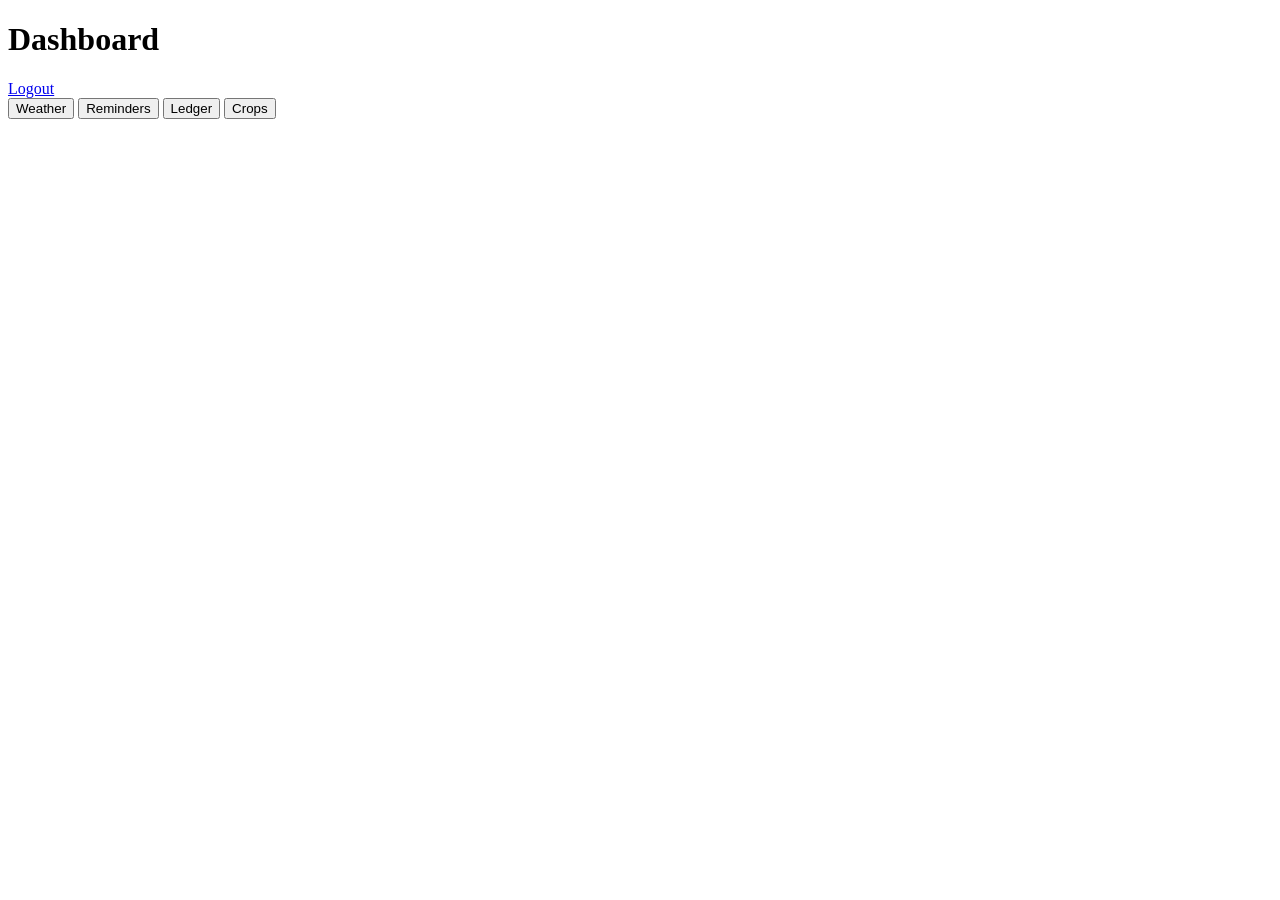
==== pages/index.html @ 84a1c950 "Run1" ====
<!DOCTYPE html>
<html lang="en">
<head>
    <meta charset="UTF-8">
    <meta name="viewport" content="width=device-width, initial-scale=1.0">
    <title>Dashboard - AWAS</title>
    <link rel="stylesheet" href="css\style.css">
    <link rel="preconnect" href="https://fonts.googleapis.com">
    <link rel="preconnect" href="https://fonts.gstatic.com" crossorigin>
    <link href="https://fonts.googleapis.com/css2?family=Poppins:wght@400;600;700&display=swap" rel="stylesheet">
</head>
<body>
    <div class="app-container">
        
        <header class="app-header">
            <h1 id="page-title">Dashboard</h1>
            <a href="#" id="logout-btn" class="logout-btn">Logout</a>
        </header>
        
        <main id="app-content" class="app-content">
            </main>
        
        <nav class="app-nav">
            <button class="nav-btn" data-page="weather">
                <span>Weather</span>
            </button>
            <button class="nav-btn" data-page="reminders">
                <span>Reminders</span>
            </button>
            <button class="nav-btn" data-page="ledger">
                <span>Ledger</span>
            </button>
            <button class="nav-btn" data-page="crops">
                <span>Crops</span>
            </button>
        </nav>
    </div>

    <template id="template-loading">
        <div class="loading-spinner"></div>
    </template>
    
    <template id="template-error">
        <p class="error-full-page"></p>
    </template>
    
    <template id="template-weather">
        <div class="page-content">
            <button id="fetch-weather-btn" class="btn">Refresh Local Weather</button>
            <div id="weather-output"></div>
        </div>
    </template>
    
    <template id="template-reminders">
        <div class="page-content">
            <form id="reminder-form" class="form-row">
                <input type="text" id="reminder-text" placeholder="Add new reminder..." required>
                <button type="submit" class="btn-small">+</button>
            </form>
            <div id="reminder-list" class="item-list"></div>
        </div>
    </template>
    
    <template id="template-ledger">
        <div class="page-content">
            <div id="profit-chart-container">
                <h3>Profit Per Crop</h3>
                <div id="profit-chart"></div>
            </div>
            
            <form id="ledger-form" class="form-card">
                <h3>Add New Entry</h3>
                <div class="form-group">
                    <label for="ledger-crop">Crop Name</label>
                    <input type="text" id="ledger-crop" required>
                </div>
                <div class="form-row">
                    <div class="form-group">
                        <label for="ledger-revenue">Revenue (RM)</label>
                        <input type="number" id="ledger-revenue" step="0.01" value="0.00" required>
                    </div>
                    <div class="form-group">
                        <label for="ledger-cost">Cost (RM)</label>
                        <input type="number" id="ledger-cost" step="0.01" value="0.00" required>
                    </div>
                </div>
                <div class="form-group">
                    <label for="ledger-date">Date</label>
                    <input type="date" id="ledger-date" required>
                </div>
                <button type="submit" class="btn">Save Entry</button>
            </form>
            
            <h3 class="list-header">All Entries</h3>
            <div id="ledger-list" class="item-list"></div>
        </div>
    </template>

    <template id="template-crops">
        <div class="page-content" id="crop-list">
            </div>
    </template>
    
    <template id="template-crop-detail">
        <div class="page-content">
            <button class="btn-back" data-page="crops">&larr; Back to Crops</button>
            <div class="crop-detail-card">
                <img id="crop-image" src="" alt="Crop Image" class="crop-detail-image">
                <h2 id="crop-name"></h2>
                <p><strong>Best Season:</strong> <span id="crop-season"></span></p>
                <p><strong>Watering:</strong> <span id="crop-watering"></span></p>
                
                <div class="card-inset">
                    <h3>Economics</h3>
                    <p>Avg. Cost: RM <span id="crop-cost"></span></p>
                    <p>Avg. Revenue: RM <span id="crop-revenue"></span></p>
                    <p>Profit Margin: <span id="crop-profit"></span>%</p>
                </div>
                
                <div class="card-inset">
                    <h3>Common Diseases</h3>
                    <ul id="crop-diseases"></ul>
                </div>
            </div>
        </div>
    </template>
    
    <script src="main.js"></script>
</body>
</html>
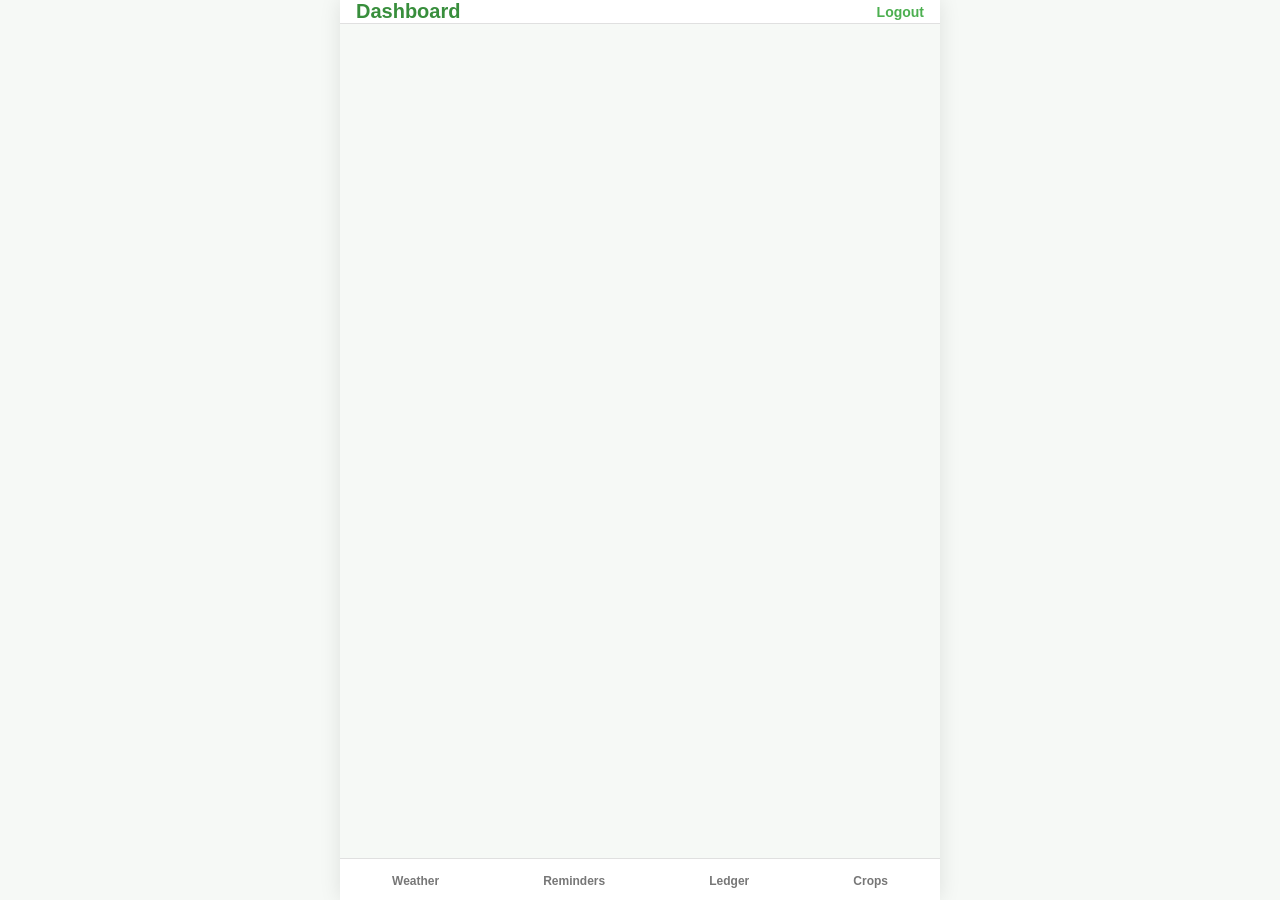
==== commit 6412db69: "Run2" ====
--- a/pages/index.html
+++ b/pages/index.html
@@ -4,7 +4,7 @@
     <meta charset="UTF-8">
     <meta name="viewport" content="width=device-width, initial-scale=1.0">
     <title>Dashboard - AWAS</title>
-    <link rel="stylesheet" href="css\style.css">
+    <link rel="stylesheet" href="../css/style.css">
     <link rel="preconnect" href="https://fonts.googleapis.com">
     <link rel="preconnect" href="https://fonts.gstatic.com" crossorigin>
     <link href="https://fonts.googleapis.com/css2?family=Poppins:wght@400;600;700&display=swap" rel="stylesheet">
--- a/css/style.css
+++ b/css/style.css
@@ -0,0 +1,379 @@
+/* style.css */
+:root {
+    --primary-color: #4CAF50;
+    --primary-dark: #388E3C;
+    --background-color: #F6F9F6;
+    --card-background: #FFFFFF;
+    --text-color: #333;
+    --text-light: #777;
+    --error-color: #D32F2F;
+    --border-color: #E0E0E0;
+    --shadow: 0 4px 12px rgba(0,0,0,0.06);
+    --font-family: 'Poppins', sans-serif;
+    
+    /* Responsive Breakpoints */
+    --mobile: 320px;
+    --tablet: 768px;
+    --desktop: 1024px;
+}
+
+* {
+    box-sizing: border-box;
+    margin: 0;
+    padding: 0;
+}
+
+body {
+    font-family: var(--font-family);
+    background-color: var(--background-color);
+    color: var(--text-color);
+    margin: 0;
+    padding: 0;
+    min-width: 320px;
+}
+
+/* --- Auth Pages (Login/Register) --- */
+.auth-container {
+    display: flex;
+    justify-content: center;
+    align-items: center;
+    min-height: 100vh;
+    padding: 20px;
+    box-sizing: border-box;
+}
+
+.auth-card {
+    background: var(--card-background);
+    border-radius: 12px;
+    box-shadow: var(--shadow);
+    padding: 24px 32px;
+    width: 100%;
+    max-width: 400px;
+}
+
+.auth-card h2 {
+    color: var(--primary-dark);
+    text-align: center;
+    margin-top: 0;
+}
+.auth-card p {
+    color: var(--text-light);
+    text-align: center;
+    margin-bottom: 24px;
+}
+
+.form-group {
+    margin-bottom: 16px;
+}
+.form-group label {
+    display: block;
+    font-weight: 600;
+    margin-bottom: 6px;
+    font-size: 14px;
+}
+.form-group input {
+    width: 100%;
+    padding: 12px;
+    border: 1px solid var(--border-color);
+    border-radius: 10px;
+    box-sizing: border-box;
+    font-family: var(--font-family);
+}
+
+.btn {
+    width: 100%;
+    padding: 14px;
+    background-color: var(--primary-color);
+    color: white;
+    border: none;
+    border-radius: 10px;
+    font-size: 16px;
+    font-weight: 600;
+    cursor: pointer;
+    transition: background-color 0.2s;
+}
+.btn:hover {
+    background-color: var(--primary-dark);
+}
+
+.error {
+    color: var(--error-color);
+    font-size: 14px;
+    text-align: center;
+    min-height: 1.2em;
+    margin-bottom: 10px;
+}
+
+.auth-switch {
+    text-align: center;
+    margin-top: 16px;
+    font-size: 14px;
+}
+.auth-switch a {
+    color: var(--primary-color);
+    text-decoration: none;
+    font-weight: 600;
+}
+
+/* --- Responsive App Dashboard --- */
+.app-container {
+    display: flex;
+    flex-direction: column;
+    height: 100vh;
+    width: 100%;
+    /* This makes it a "mobile web app" on desktop */
+    max-width: 600px; 
+    margin: 0 auto;
+    background: var(--card-background);
+    box-shadow: 0 0 20px rgba(0,0,0,0.1);
+}
+
+.app-header {
+    display: flex;
+    justify-content: space-between;
+    align-items: center;
+    padding: 0 16px;
+    border-bottom: 1px solid var(--border-color);
+    background: var(--card-background);
+    position: sticky;
+    top: 0;
+    z-index: 10;
+}
+.app-header h1 {
+    font-size: 20px;
+    color: var(--primary-dark);
+}
+.logout-btn {
+    color: var(--primary-color);
+    text-decoration: none;
+    font-weight: 600;
+    font-size: 14px;
+}
+
+.app-content {
+    flex-grow: 1;
+    overflow-y: auto;
+    padding: 16px;
+    background-color: var(--background-color);
+}
+
+.app-nav {
+    display: flex;
+    border-top: 1px solid var(--border-color);
+    background: var(--card-background);
+    position: sticky;
+    bottom: 0;
+    z-index: 10;
+}
+.nav-btn {
+    flex-grow: 1;
+    padding: 12px 0;
+    background: none;
+    border: none;
+    cursor: pointer;
+    color: var(--text-light);
+    border-top: 3px solid transparent;
+    transition: color 0.2s, border-color 0.2s;
+    font-family: var(--font-family);
+    font-weight: 600;
+}
+.nav-btn span {
+    display: block;
+    font-size: 12px;
+}
+.nav-btn.active {
+    color: var(--primary-color);
+    border-top-color: var(--primary-color);
+}
+
+/* --- Page Specifics --- */
+.form-card {
+    background: var(--card-background);
+    padding: 16px;
+    border-radius: 12px;
+    box-shadow: var(--shadow);
+    margin-bottom: 20px;
+}
+.form-row {
+    display: flex;
+    gap: 12px;
+    align-items: center;
+}
+.form-row .form-group {
+    flex: 1;
+}
+
+.list-header {
+    margin-top: 24px;
+    margin-bottom: 8px;
+    color: var(--primary-dark);
+    border-bottom: 2px solid var(--border-color);
+    padding-bottom: 4px;
+}
+
+.item-list {
+    display: flex;
+    flex-direction: column;
+    gap: 8px;
+}
+
+.list-item, .crop-item-card {
+    display: flex;
+    justify-content: space-between;
+    align-items: center;
+    padding: 16px;
+    background: var(--card-background);
+    border-radius: 10px;
+    box-shadow: var(--shadow);
+}
+.list-item div {
+    flex-grow: 1;
+}
+.list-item p {
+    margin: 0;
+    font-size: 16px;
+}
+.list-item span {
+    font-size: 12px;
+    color: var(--text-light);
+}
+
+.delete-btn {
+    background: none;
+    border: none;
+    color: var(--error-color);
+    cursor: pointer;
+    font-size: 20px;
+    padding: 0 0 0 10px;
+}
+
+/* Weather */
+#fetch-weather-btn {
+    width: auto;
+    padding: 12px 16px;
+    margin-bottom: 16px;
+}
+#weather-output .card-inset {
+    margin-top: 16px;
+}
+.weather-alert {
+    background: #fff0f0;
+    border: 1px solid #f7d4d4;
+    color: var(--error-color);
+    border-radius: 8px;
+    padding: 16px;
+    margin-top: 16px;
+}
+
+/* Ledger */
+#profit-chart-container {
+    background: var(--card-background);
+    padding: 16px;
+    border-radius: 12px;
+    box-shadow: var(--shadow);
+    margin-bottom: 20px;
+}
+#profit-chart {
+    display: flex;
+    flex-direction: column;
+    gap: 8px;
+    margin-top: 12px;
+}
+.chart-bar {
+    display: flex;
+    align-items: center;
+    gap: 8px;
+}
+.chart-bar-label {
+    width: 80px;
+    font-size: 12px;
+    font-weight: 600;
+    white-space: nowrap;
+    overflow: hidden;
+    text-overflow: ellipsis;
+}
+.chart-bar-bg {
+    flex: 1;
+    background: var(--border-color);
+    border-radius: 4px;
+    height: 20px;
+    overflow: hidden;
+}
+.chart-bar-fill {
+    height: 100%;
+    background-color: var(--primary-color);
+    border-radius: 4px;
+}
+.chart-bar-value {
+    font-size: 12px;
+    font-weight: 600;
+    width: 60px;
+    text-align: right;
+}
+
+/* Crops */
+.crop-item-card {
+    cursor: pointer;
+    gap: 16px;
+}
+.crop-item-card img {
+    width: 50px;
+    height: 50px;
+    border-radius: 8px;
+    object-fit: cover;
+}
+.btn-back {
+    background: none;
+    border: none;
+    font-size: 16px;
+    font-weight: 600;
+    color: var(--primary-color);
+    cursor: pointer;
+    padding: 0 0 16px 0;
+}
+.crop-detail-card {
+    background: var(--card-background);
+    padding: 16px;
+    border-radius: 12px;
+    box-shadow: var(--shadow);
+}
+.crop-detail-image {
+    width: 100%;
+    height: 200px;
+    object-fit: cover;
+    border-radius: 8px;
+    margin-bottom: 16px;
+}
+.card-inset {
+    background: var(--background-color);
+    padding: 12px;
+    border-radius: 8px;
+    margin-top: 16px;
+}
+.card-inset h3 {
+    margin-top: 0;
+}
+.card-inset ul {
+    padding-left: 20px;
+    margin: 0;
+}
+
+/* Loading Spinner */
+.loading-spinner {
+    border: 4px solid var(--border-color);
+    border-top: 4px solid var(--primary-color);
+    border-radius: 50%;
+    width: 40px;
+    height: 40px;
+    animation: spin 1s linear infinite;
+    margin: 40px auto;
+}
+@keyframes spin {
+    0% { transform: rotate(0deg); }
+    100% { transform: rotate(360deg); }
+}
+.error-full-page {
+    text-align: center;
+    padding: 20px;
+    color: var(--error-color);
+}
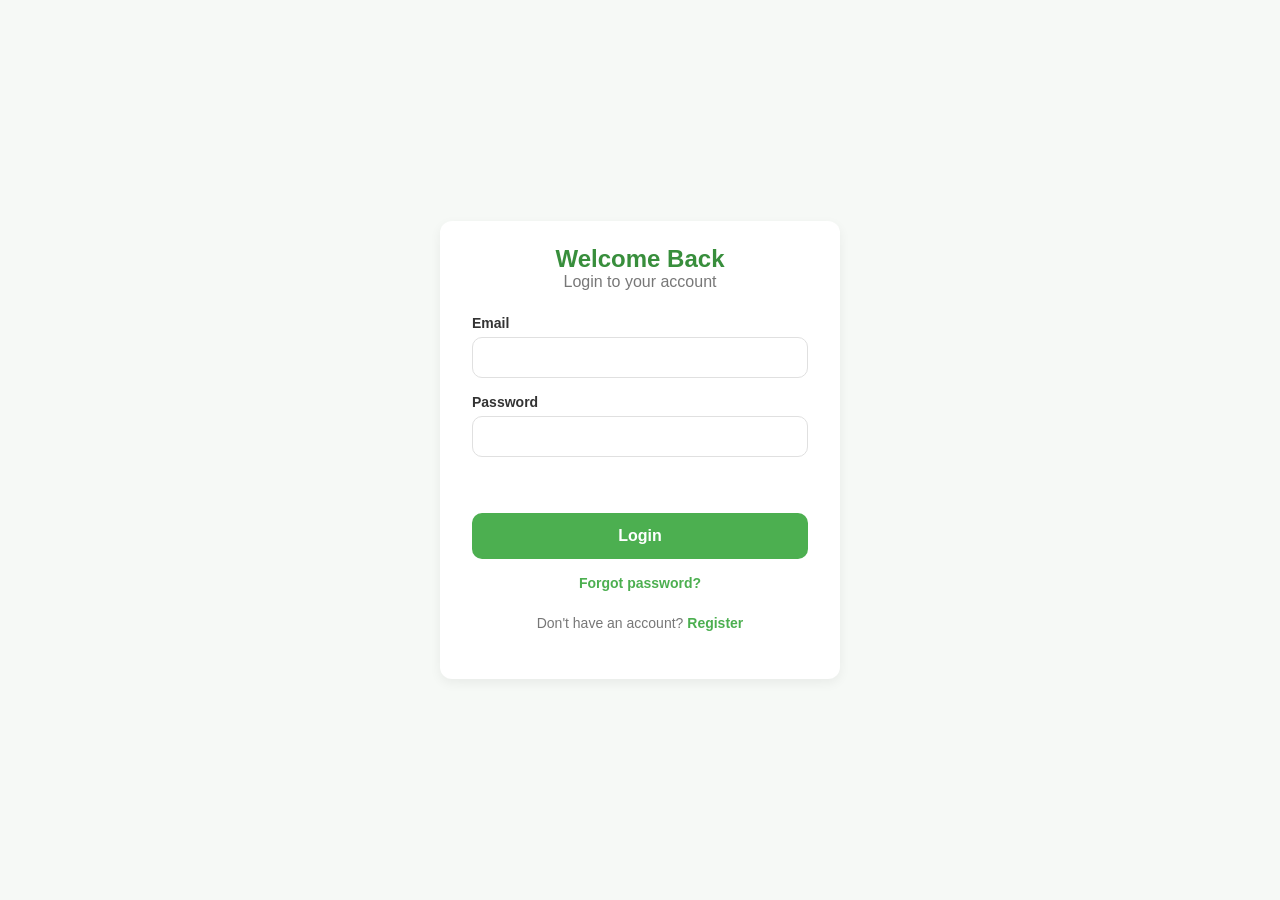
==== commit 146576d5: "Run3" ====
--- a/pages/index.html
+++ b/pages/index.html
@@ -125,6 +125,6 @@
         </div>
     </template>
     
-    <script src="main.js"></script>
+    <script src="../js/main.js"></script>
 </body>
 </html>
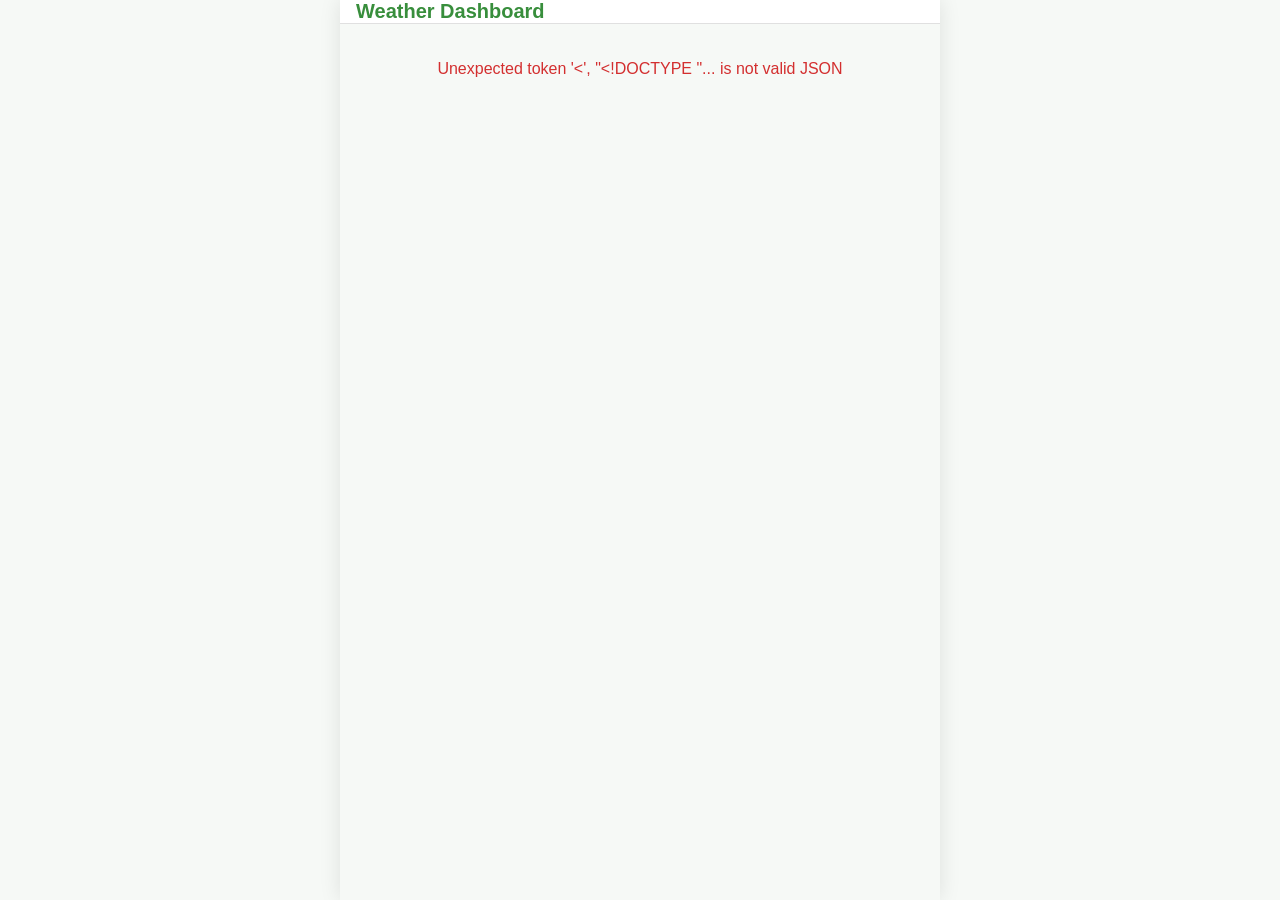
==== commit 468b94de: "Run4" ====
--- a/pages/index.html
+++ b/pages/index.html
@@ -3,7 +3,7 @@
 <head>
     <meta charset="UTF-8">
     <meta name="viewport" content="width=device-width, initial-scale=1.0">
-    <title>Dashboard - AWAS</title>
+    <title>AWAS Weather</title>
     <link rel="stylesheet" href="../css/style.css">
     <link rel="preconnect" href="https://fonts.googleapis.com">
     <link rel="preconnect" href="https://fonts.gstatic.com" crossorigin>
@@ -11,29 +11,16 @@
 </head>
 <body>
     <div class="app-container">
-        
         <header class="app-header">
-            <h1 id="page-title">Dashboard</h1>
-            <a href="#" id="logout-btn" class="logout-btn">Logout</a>
+            <h1>Weather Dashboard</h1>
         </header>
         
         <main id="app-content" class="app-content">
-            </main>
-        
-        <nav class="app-nav">
-            <button class="nav-btn" data-page="weather">
-                <span>Weather</span>
-            </button>
-            <button class="nav-btn" data-page="reminders">
-                <span>Reminders</span>
-            </button>
-            <button class="nav-btn" data-page="ledger">
-                <span>Ledger</span>
-            </button>
-            <button class="nav-btn" data-page="crops">
-                <span>Crops</span>
-            </button>
-        </nav>
+            <div class="page-content">
+                <button id="fetch-weather-btn" class="btn">Refresh Local Weather</button>
+                <div id="weather-output"></div>
+            </div>
+        </main>
     </div>
 
     <template id="template-loading">
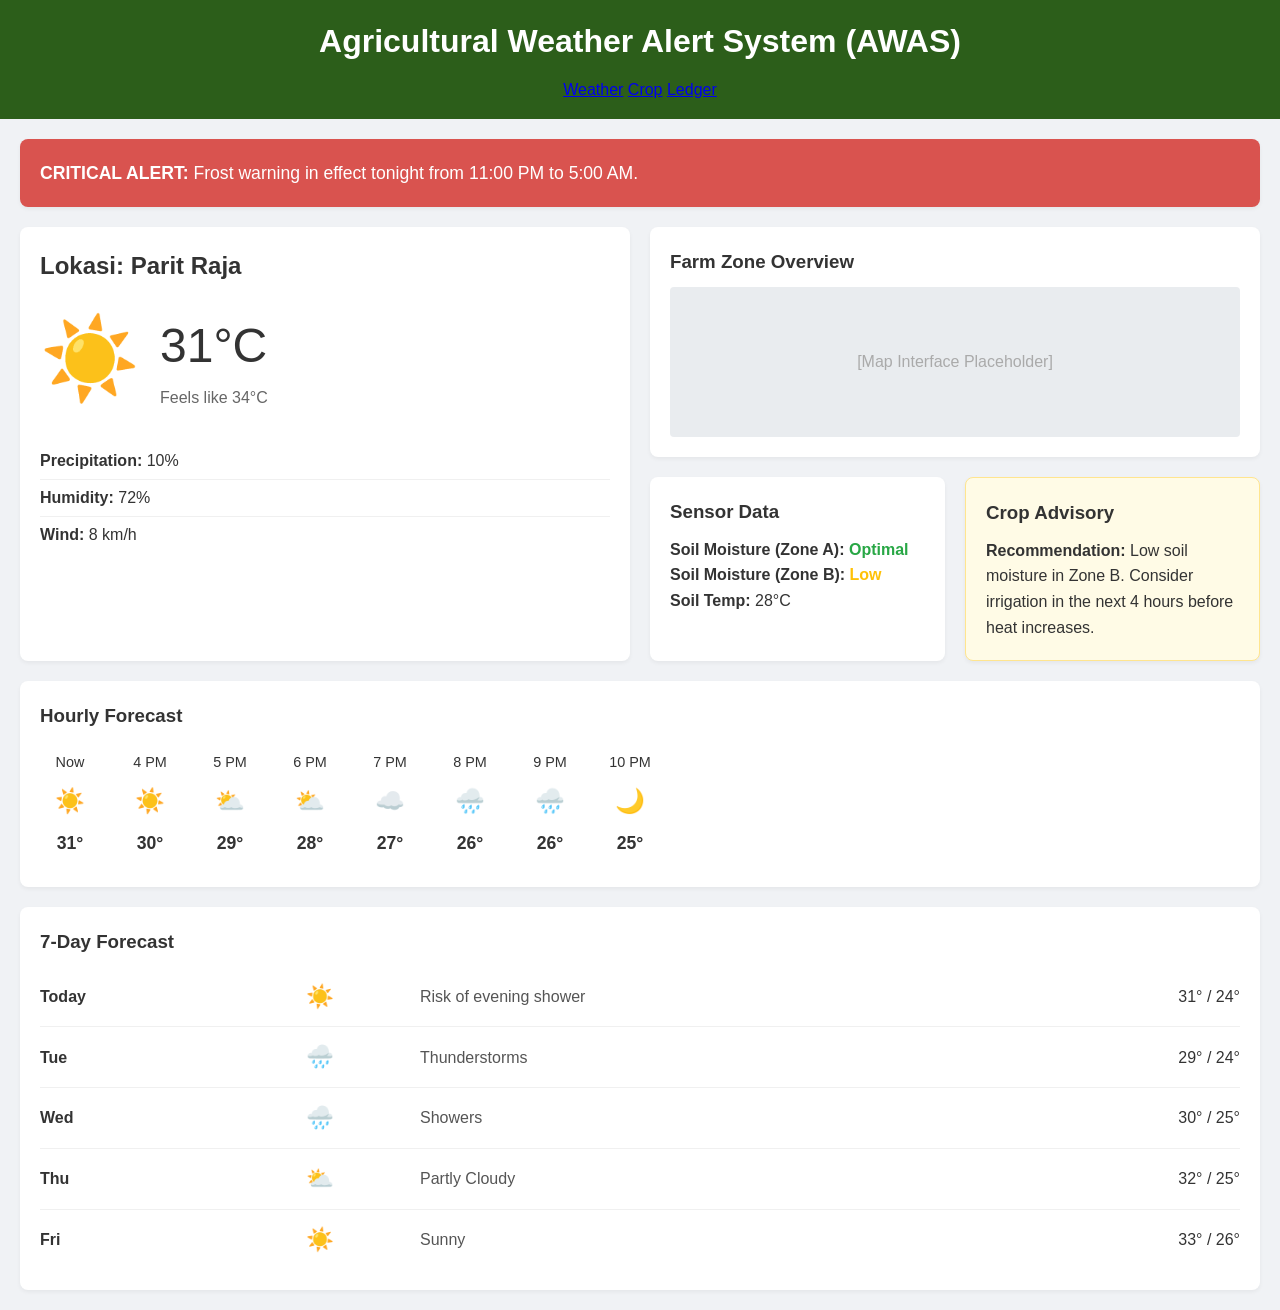
==== commit 6c50fca6: "Run5" ====
--- a/pages/index.html
+++ b/pages/index.html
@@ -3,115 +3,148 @@
 <head>
     <meta charset="UTF-8">
     <meta name="viewport" content="width=device-width, initial-scale=1.0">
-    <title>AWAS Weather</title>
+    <title>AWAS Dashboard</title>
     <link rel="stylesheet" href="../css/style.css">
-    <link rel="preconnect" href="https://fonts.googleapis.com">
-    <link rel="preconnect" href="https://fonts.gstatic.com" crossorigin>
-    <link href="https://fonts.googleapis.com/css2?family=Poppins:wght@400;600;700&display=swap" rel="stylesheet">
 </head>
 <body>
-    <div class="app-container">
-        <header class="app-header">
-            <h1>Weather Dashboard</h1>
-        </header>
-        
-        <main id="app-content" class="app-content">
-            <div class="page-content">
-                <button id="fetch-weather-btn" class="btn">Refresh Local Weather</button>
-                <div id="weather-output"></div>
-            </div>
-        </main>
-    </div>
 
-    <template id="template-loading">
-        <div class="loading-spinner"></div>
-    </template>
-    
-    <template id="template-error">
-        <p class="error-full-page"></p>
-    </template>
-    
-    <template id="template-weather">
-        <div class="page-content">
-            <button id="fetch-weather-btn" class="btn">Refresh Local Weather</button>
-            <div id="weather-output"></div>
-        </div>
-    </template>
-    
-    <template id="template-reminders">
-        <div class="page-content">
-            <form id="reminder-form" class="form-row">
-                <input type="text" id="reminder-text" placeholder="Add new reminder..." required>
-                <button type="submit" class="btn-small">+</button>
-            </form>
-            <div id="reminder-list" class="item-list"></div>
-        </div>
-    </template>
-    
-    <template id="template-ledger">
-        <div class="page-content">
-            <div id="profit-chart-container">
-                <h3>Profit Per Crop</h3>
-                <div id="profit-chart"></div>
-            </div>
-            
-            <form id="ledger-form" class="form-card">
-                <h3>Add New Entry</h3>
-                <div class="form-group">
-                    <label for="ledger-crop">Crop Name</label>
-                    <input type="text" id="ledger-crop" required>
-                </div>
-                <div class="form-row">
-                    <div class="form-group">
-                        <label for="ledger-revenue">Revenue (RM)</label>
-                        <input type="number" id="ledger-revenue" step="0.01" value="0.00" required>
-                    </div>
-                    <div class="form-group">
-                        <label for="ledger-cost">Cost (RM)</label>
-                        <input type="number" id="ledger-cost" step="0.01" value="0.00" required>
-                    </div>
-                </div>
-                <div class="form-group">
-                    <label for="ledger-date">Date</label>
-                    <input type="date" id="ledger-date" required>
-                </div>
-                <button type="submit" class="btn">Save Entry</button>
-            </form>
-            
-            <h3 class="list-header">All Entries</h3>
-            <div id="ledger-list" class="item-list"></div>
-        </div>
-    </template>
+    <header>
+        <h1>Agricultural Weather Alert System (AWAS)</h1>
+        <nav class="main-nav">
+            <a href="index.html" class="nav-button active">Weather</a>
+            <a href="crop.html" class="nav-button">Crop</a>
+            <a href="ledger.html" class="nav-button">Ledger</a>
+        </nav>
+    </header>
 
-    <template id="template-crops">
-        <div class="page-content" id="crop-list">
-            </div>
-    </template>
-    
-    <template id="template-crop-detail">
-        <div class="page-content">
-            <button class="btn-back" data-page="crops">&larr; Back to Crops</button>
-            <div class="crop-detail-card">
-                <img id="crop-image" src="" alt="Crop Image" class="crop-detail-image">
-                <h2 id="crop-name"></h2>
-                <p><strong>Best Season:</strong> <span id="crop-season"></span></p>
-                <p><strong>Watering:</strong> <span id="crop-watering"></span></p>
-                
-                <div class="card-inset">
-                    <h3>Economics</h3>
-                    <p>Avg. Cost: RM <span id="crop-cost"></span></p>
-                    <p>Avg. Revenue: RM <span id="crop-revenue"></span></p>
-                    <p>Profit Margin: <span id="crop-profit"></span>%</p>
-                </div>
-                
-                <div class="card-inset">
-                    <h3>Common Diseases</h3>
-                    <ul id="crop-diseases"></ul>
+    <main class="dashboard-container">
+
+        <section class="card alert-card">
+            <strong>CRITICAL ALERT:</strong> Frost warning in effect tonight from 11:00 PM to 5:00 AM.
+        </section>
+
+        <section class="card current-weather">
+            <h2>Lokasi: Parit Raja</h2>
+            <div class="weather-main">
+                <div class="weather-icon">☀️</div>
+                <div class="weather-temp">
+                    31°C
+                    <span>Feels like 34°C</span>
                 </div>
             </div>
-        </div>
-    </template>
-    
-    <script src="../js/main.js"></script>
+            <div class="weather-details">
+                <div class="detail-item">
+                    <strong>Precipitation:</strong> 10%
+                </div>
+                <div class="detail-item">
+                    <strong>Humidity:</strong> 72%
+                </div>
+                <div class="detail-item">
+                    <strong>Wind:</strong> 8 km/h
+                </div>
+            </div>
+        </section>
+
+        <section class="card farm-map">
+            <h3>Farm Zone Overview</h3>
+            <div class="map-placeholder">
+                [Map Interface Placeholder]
+            </div>
+        </section>
+
+        <section class="card soil-data">
+            <h3>Sensor Data</h3>
+            <p><strong>Soil Moisture (Zone A):</strong> <span class="data-good">Optimal</span></p>
+            <p><strong>Soil Moisture (Zone B):</strong> <span class="data-warn">Low</span></p>
+            <p><strong>Soil Temp:</strong> 28°C</p>
+        </section>
+
+        <section class="card crop-advisory">
+            <h3>Crop Advisory</h3>
+            <p><strong>Recommendation:</strong> Low soil moisture in Zone B. Consider irrigation in the next 4 hours before heat increases.</p>
+        </section>
+
+        <section class="card hourly-forecast">
+            <h3>Hourly Forecast</h3>
+            <div class="scroll-container">
+                <div class="hour-item">
+                    <span class="time">Now</span>
+                    <span class="icon">☀️</span>
+                    <span class="temp">31°</span>
+                </div>
+                <div class="hour-item">
+                    <span class="time">4 PM</span>
+                    <span class="icon">☀️</span>
+                    <span class="temp">30°</span>
+                </div>
+                <div class="hour-item">
+                    <span class="time">5 PM</span>
+                    <span class="icon">⛅️</span>
+                    <span class="temp">29°</span>
+                </div>
+                <div class="hour-item">
+                    <span class="time">6 PM</span>
+                    <span class="icon">⛅️</span>
+                    <span class="temp">28°</span>
+                </div>
+                <div class="hour-item">
+                    <span class="time">7 PM</span>
+                    <span class="icon">☁️</span>
+                    <span class="temp">27°</span>
+                </div>
+                <div class="hour-item">
+                    <span class="time">8 PM</span>
+                    <span class="icon">🌧️</span>
+                    <span class="temp">26°</span>
+                </div>
+                <div class="hour-item">
+                    <span class="time">9 PM</span>
+                    <span class="icon">🌧️</span>
+                    <span class="temp">26°</span>
+                </div>
+                <div class="hour-item">
+                    <span class="time">10 PM</span>
+                    <span class="icon">🌙</span>
+                    <span class="temp">25°</span>
+                </div>
+            </div>
+        </section>
+
+        <section class="card extended-forecast">
+            <h3>7-Day Forecast</h3>
+            <div class="day-item">
+                <span class="day">Today</span>
+                <span class="icon">☀️</span>
+                <span class="condition">Risk of evening shower</span>
+                <span class="temp-range">31° / 24°</span>
+            </div>
+            <div class="day-item">
+                <span class="day">Tue</span>
+                <span class="icon">🌧️</span>
+                <span class="condition">Thunderstorms</span>
+                <span class="temp-range">29° / 24°</span>
+            </div>
+            <div class="day-item">
+                <span class="day">Wed</span>
+                <span class="icon">🌧️</span>
+                <span class="condition">Showers</span>
+                <span class="temp-range">30° / 25°</span>
+            </div>
+            <div class="day-item">
+                <span class="day">Thu</span>
+                <span class="icon">⛅️</span>
+                <span class="condition">Partly Cloudy</span>
+                <span class="temp-range">32° / 25°</span>
+            </div>
+            <div class="day-item">
+                <span class="day">Fri</span>
+                <span class="icon">☀️</span>
+                <span class="condition">Sunny</span>
+                <span class="temp-range">33° / 26°</span>
+            </div>
+        </section>
+
+    </main>
+
 </body>
 </html>
--- a/css/style.css
+++ b/css/style.css
@@ -1,22 +1,4 @@
-/* style.css */
-:root {
-    --primary-color: #4CAF50;
-    --primary-dark: #388E3C;
-    --background-color: #F6F9F6;
-    --card-background: #FFFFFF;
-    --text-color: #333;
-    --text-light: #777;
-    --error-color: #D32F2F;
-    --border-color: #E0E0E0;
-    --shadow: 0 4px 12px rgba(0,0,0,0.06);
-    --font-family: 'Poppins', sans-serif;
-    
-    /* Responsive Breakpoints */
-    --mobile: 320px;
-    --tablet: 768px;
-    --desktop: 1024px;
-}
-
+/* --- Global Styles --- */
 * {
     box-sizing: border-box;
     margin: 0;
@@ -24,356 +6,185 @@
 }
 
 body {
-    font-family: var(--font-family);
-    background-color: var(--background-color);
-    color: var(--text-color);
-    margin: 0;
-    padding: 0;
-    min-width: 320px;
+    font-family: -apple-system, BlinkMacSystemFont, "Segoe UI", Roboto, "Helvetica Neue", Arial, sans-serif;
+    background-color: #f0f2f5;
+    color: #333;
+    line-height: 1.6;
 }
 
-/* --- Auth Pages (Login/Register) --- */
-.auth-container {
-    display: flex;
-    justify-content: center;
-    align-items: center;
-    min-height: 100vh;
-    padding: 20px;
-    box-sizing: border-box;
+header {
+    background-color: #2c5e1a; /* Dark green for agriculture */
+    color: white;
+    padding: 1rem 20px;
+    text-align: center;
 }
 
-.auth-card {
-    background: var(--card-background);
-    border-radius: 12px;
-    box-shadow: var(--shadow);
-    padding: 24px 32px;
-    width: 100%;
-    max-width: 400px;
-}
-
-.auth-card h2 {
-    color: var(--primary-dark);
-    text-align: center;
-    margin-top: 0;
-}
-.auth-card p {
-    color: var(--text-light);
-    text-align: center;
-    margin-bottom: 24px;
-}
-
-.form-group {
-    margin-bottom: 16px;
-}
-.form-group label {
-    display: block;
-    font-weight: 600;
-    margin-bottom: 6px;
-    font-size: 14px;
-}
-.form-group input {
-    width: 100%;
-    padding: 12px;
-    border: 1px solid var(--border-color);
-    border-radius: 10px;
-    box-sizing: border-box;
-    font-family: var(--font-family);
-}
-
-.btn {
-    width: 100%;
-    padding: 14px;
-    background-color: var(--primary-color);
-    color: white;
-    border: none;
-    border-radius: 10px;
-    font-size: 16px;
-    font-weight: 600;
-    cursor: pointer;
-    transition: background-color 0.2s;
-}
-.btn:hover {
-    background-color: var(--primary-dark);
-}
-
-.error {
-    color: var(--error-color);
-    font-size: 14px;
-    text-align: center;
-    min-height: 1.2em;
+h1, h2, h3 {
     margin-bottom: 10px;
-}
-
-.auth-switch {
-    text-align: center;
-    margin-top: 16px;
-    font-size: 14px;
-}
-.auth-switch a {
-    color: var(--primary-color);
-    text-decoration: none;
     font-weight: 600;
 }
 
-/* --- Responsive App Dashboard --- */
-.app-container {
+/* --- Dashboard Grid Layout --- */
+.dashboard-container {
+    display: grid;
+    grid-template-columns: repeat(4, 1fr); /* 4-column grid */
+    gap: 20px;
+    padding: 20px;
+}
+
+/* --- Card Styles --- */
+.card {
+    background-color: #ffffff;
+    border-radius: 8px;
+    box-shadow: 0 2px 4px rgba(0, 0, 0, 0.05);
+    padding: 20px;
+}
+
+/* --- Specific Card Layouts --- */
+
+/* 1. Alert Card (Full Width) */
+.alert-card {
+    grid-column: 1 / -1; /* Span all 4 columns */
+    background-color: #d9534f; /* Red for alert */
+    color: white;
+    font-size: 1.1rem;
+}
+
+/* 2. Current Weather (Large) */
+.current-weather {
+    grid-column: span 2; /* Span 2 columns */
+    grid-row: span 2;    /* Span 2 rows */
     display: flex;
     flex-direction: column;
-    height: 100vh;
-    width: 100%;
-    /* This makes it a "mobile web app" on desktop */
-    max-width: 600px; 
-    margin: 0 auto;
-    background: var(--card-background);
-    box-shadow: 0 0 20px rgba(0,0,0,0.1);
+}
+.weather-main {
+    display: flex;
+    align-items: center;
+    margin-bottom: 20px;
+}
+.weather-icon {
+    font-size: 80px;
+    margin-right: 20px;
+}
+.weather-temp {
+    font-size: 48px;
+    font-weight: 300;
+}
+.weather-temp span {
+    display: block;
+    font-size: 16px;
+    color: #666;
+}
+.weather-details .detail-item {
+    padding: 5px 0;
+    border-bottom: 1px solid #f0f0f0;
+}
+.weather-details .detail-item:last-child {
+    border-bottom: none;
 }
 
-.app-header {
+/* 3. Farm Map */
+.farm-map {
+    grid-column: span 2; /* Span 2 columns */
+}
+.map-placeholder {
+    height: 150px;
+    background-color: #e9ecef;
+    display: flex;
+    align-items: center;
+    justify-content: center;
+    color: #aaa;
+    border-radius: 4px;
+}
+
+/* 4. Soil Data */
+.soil-data {
+    grid-column: span 1;
+}
+.data-good {
+    color: #28a745;
+    font-weight: bold;
+}
+.data-warn {
+    color: #ffc107;
+    font-weight: bold;
+}
+
+/* 5. Crop Advisory */
+.crop-advisory {
+    grid-column: span 1;
+    background-color: #fffbe6; /* Light yellow for advice */
+    border: 1px solid #ffe58f;
+}
+
+/* 6. Hourly Forecast (Full Width) */
+.hourly-forecast {
+    grid-column: 1 / -1; /* Span all 4 columns */
+}
+.scroll-container {
+    display: flex;
+    overflow-x: auto;
+    gap: 20px;
+    padding: 10px 0;
+}
+.hour-item {
+    flex: 0 0 60px; /* Don't shrink, don't grow, base of 60px */
+    display: flex;
+    flex-direction: column;
+    align-items: center;
+    gap: 8px;
+}
+.hour-item .time {
+    font-size: 0.9rem;
+    font-weight: 500;
+}
+.hour-item .icon {
+    font-size: 1.5rem;
+}
+.hour-item .temp {
+    font-size: 1.1rem;
+    font-weight: 600;
+}
+
+/* 7. Extended Forecast (Full Width) */
+.extended-forecast {
+    grid-column: 1 / -1; /* Span all 4 columns */
+}
+.day-item {
     display: flex;
     justify-content: space-between;
     align-items: center;
-    padding: 0 16px;
-    border-bottom: 1px solid var(--border-color);
-    background: var(--card-background);
-    position: sticky;
-    top: 0;
-    z-index: 10;
+    padding: 12px 0;
+    border-bottom: 1px solid #f0f0f0;
 }
-.app-header h1 {
-    font-size: 20px;
-    color: var(--primary-dark);
+.day-item:last-child {
+    border-bottom: none;
 }
-.logout-btn {
-    color: var(--primary-color);
-    text-decoration: none;
+.day-item .day {
+    flex-basis: 15%;
     font-weight: 600;
-    font-size: 14px;
+}
+.day-item .icon {
+    flex-basis: 10%;
+    font-size: 1.4rem;
+    text-align: center;
+}
+.day-item .condition {
+    flex-basis: 50%;
+    color: #555;
+}
+.day-item .temp-range {
+    flex-basis: 15%;
+    text-align: right;
+    font-weight: 500;
 }
 
-.app-content {
-    flex-grow: 1;
-    overflow-y: auto;
-    padding: 16px;
-    background-color: var(--background-color);
-}
-
-.app-nav {
-    display: flex;
-    border-top: 1px solid var(--border-color);
-    background: var(--card-background);
-    position: sticky;
-    bottom: 0;
-    z-index: 10;
-}
-.nav-btn {
-    flex-grow: 1;
-    padding: 12px 0;
-    background: none;
-    border: none;
-    cursor: pointer;
-    color: var(--text-light);
-    border-top: 3px solid transparent;
-    transition: color 0.2s, border-color 0.2s;
-    font-family: var(--font-family);
-    font-weight: 600;
-}
-.nav-btn span {
-    display: block;
-    font-size: 12px;
-}
-.nav-btn.active {
-    color: var(--primary-color);
-    border-top-color: var(--primary-color);
-}
-
-/* --- Page Specifics --- */
-.form-card {
-    background: var(--card-background);
-    padding: 16px;
-    border-radius: 12px;
-    box-shadow: var(--shadow);
-    margin-bottom: 20px;
-}
-.form-row {
-    display: flex;
-    gap: 12px;
-    align-items: center;
-}
-.form-row .form-group {
-    flex: 1;
-}
-
-.list-header {
-    margin-top: 24px;
-    margin-bottom: 8px;
-    color: var(--primary-dark);
-    border-bottom: 2px solid var(--border-color);
-    padding-bottom: 4px;
-}
-
-.item-list {
-    display: flex;
-    flex-direction: column;
-    gap: 8px;
-}
-
-.list-item, .crop-item-card {
-    display: flex;
-    justify-content: space-between;
-    align-items: center;
-    padding: 16px;
-    background: var(--card-background);
-    border-radius: 10px;
-    box-shadow: var(--shadow);
-}
-.list-item div {
-    flex-grow: 1;
-}
-.list-item p {
-    margin: 0;
-    font-size: 16px;
-}
-.list-item span {
-    font-size: 12px;
-    color: var(--text-light);
-}
-
-.delete-btn {
-    background: none;
-    border: none;
-    color: var(--error-color);
-    cursor: pointer;
-    font-size: 20px;
-    padding: 0 0 0 10px;
-}
-
-/* Weather */
-#fetch-weather-btn {
-    width: auto;
-    padding: 12px 16px;
-    margin-bottom: 16px;
-}
-#weather-output .card-inset {
-    margin-top: 16px;
-}
-.weather-alert {
-    background: #fff0f0;
-    border: 1px solid #f7d4d4;
-    color: var(--error-color);
-    border-radius: 8px;
-    padding: 16px;
-    margin-top: 16px;
-}
-
-/* Ledger */
-#profit-chart-container {
-    background: var(--card-background);
-    padding: 16px;
-    border-radius: 12px;
-    box-shadow: var(--shadow);
-    margin-bottom: 20px;
-}
-#profit-chart {
-    display: flex;
-    flex-direction: column;
-    gap: 8px;
-    margin-top: 12px;
-}
-.chart-bar {
-    display: flex;
-    align-items: center;
-    gap: 8px;
-}
-.chart-bar-label {
-    width: 80px;
-    font-size: 12px;
-    font-weight: 600;
-    white-space: nowrap;
-    overflow: hidden;
-    text-overflow: ellipsis;
-}
-.chart-bar-bg {
-    flex: 1;
-    background: var(--border-color);
-    border-radius: 4px;
-    height: 20px;
-    overflow: hidden;
-}
-.chart-bar-fill {
-    height: 100%;
-    background-color: var(--primary-color);
-    border-radius: 4px;
-}
-.chart-bar-value {
-    font-size: 12px;
-    font-weight: 600;
-    width: 60px;
-    text-align: right;
-}
-
-/* Crops */
-.crop-item-card {
-    cursor: pointer;
-    gap: 16px;
-}
-.crop-item-card img {
-    width: 50px;
-    height: 50px;
-    border-radius: 8px;
-    object-fit: cover;
-}
-.btn-back {
-    background: none;
-    border: none;
-    font-size: 16px;
-    font-weight: 600;
-    color: var(--primary-color);
-    cursor: pointer;
-    padding: 0 0 16px 0;
-}
-.crop-detail-card {
-    background: var(--card-background);
-    padding: 16px;
-    border-radius: 12px;
-    box-shadow: var(--shadow);
-}
-.crop-detail-image {
-    width: 100%;
-    height: 200px;
-    object-fit: cover;
-    border-radius: 8px;
-    margin-bottom: 16px;
-}
-.card-inset {
-    background: var(--background-color);
-    padding: 12px;
-    border-radius: 8px;
-    margin-top: 16px;
-}
-.card-inset h3 {
-    margin-top: 0;
-}
-.card-inset ul {
-    padding-left: 20px;
-    margin: 0;
-}
-
-/* Loading Spinner */
-.loading-spinner {
-    border: 4px solid var(--border-color);
-    border-top: 4px solid var(--primary-color);
-    border-radius: 50%;
-    width: 40px;
-    height: 40px;
-    animation: spin 1s linear infinite;
-    margin: 40px auto;
-}
-@keyframes spin {
-    0% { transform: rotate(0deg); }
-    100% { transform: rotate(360deg); }
-}
-.error-full-page {
-    text-align: center;
-    padding: 20px;
-    color: var(--error-color);
-}+/* --- Responsive (Mobile) --- */
+@media (max-width: 900px) {
+    .dashboard-container {
+        /* Change to 2 columns on tablets */
+        grid-template-columns: repeat(2, 1fr); 
+    }
+    
+    /* Make all cards span 2 columns, except the main weather card */
+    .farm-map, .soil-data, .crop-advisory {
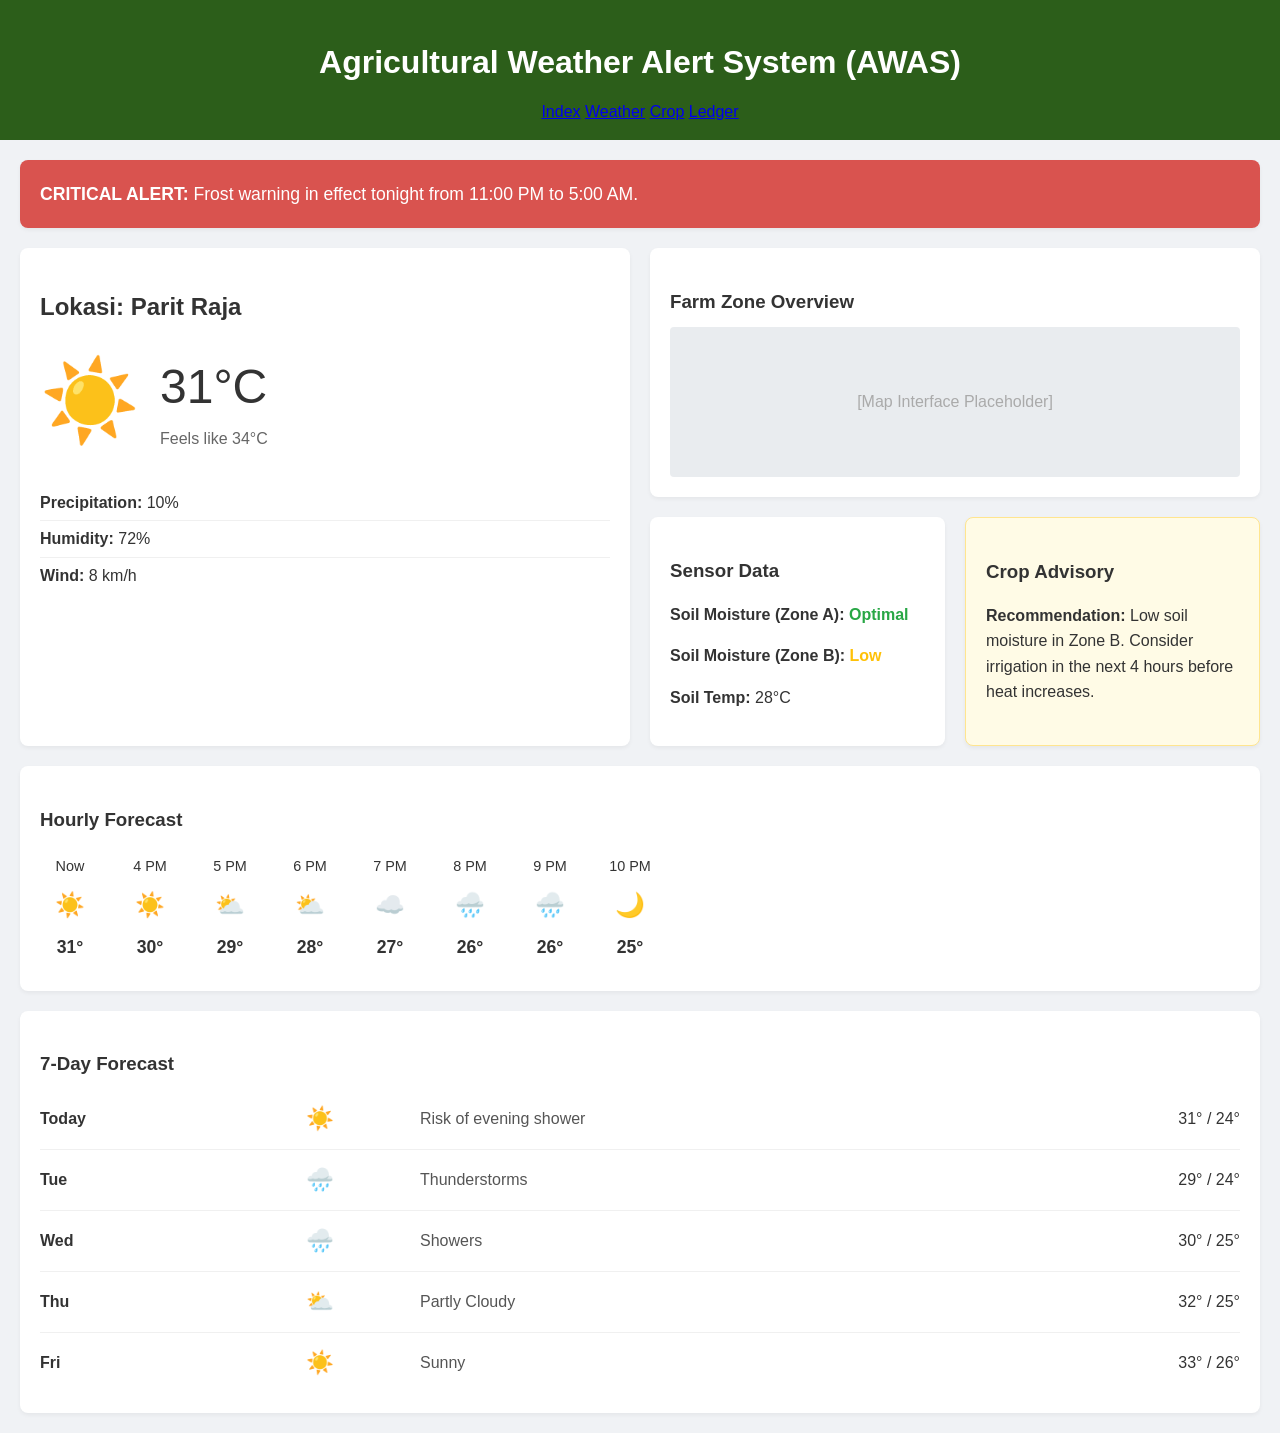
==== commit 39b7df7d: "Run8" ====
--- a/pages/index.html
+++ b/pages/index.html
@@ -11,8 +11,9 @@
     <header>
         <h1>Agricultural Weather Alert System (AWAS)</h1>
         <nav class="main-nav">
-            <a href="index.html" class="nav-button active">Weather</a>
-            <a href="crop.html" class="nav-button">Crop</a>
+            <a href="index.html" class="nav-button active">Index</a>
+            <a href="weather.html" class="nav-button active">Weather</a>
+            <a href="crops.html" class="nav-button">Crop</a>
             <a href="ledger.html" class="nav-button">Ledger</a>
         </nav>
     </header>
--- a/css/style.css
+++ b/css/style.css
@@ -1,9 +1,55 @@
-/* --- Global Styles --- */
-* {
-    box-sizing: border-box;
+:root {
+    --primary-color: #4CAF50;
+    --primary-dark: #388E3C;
+    --background-color: #F6F9F6;
+    --card-background: #FFFFFF;
+    --text-color: #333;
+    --text-light: #777;
+    --error-color: #D32F2F;
+    --border-color: #E0E0E0;
+    --shadow: 0 4px 12px rgba(0,0,0,0.06);
+    --font-family: 'Poppins', sans-serif;
+}
+
+body {
+    font-family: var(--font-family);
+    background-color: var(--background-color);
+    color: var(--text-color);
     margin: 0;
     padding: 0;
 }
+
+/* --- Auth Pages (Login/Register) --- */
+/* These remain the same, as they look good on all screen sizes */
+.auth-container {
+    display: flex;
+    justify-content: center;
+    align-items: center;
+    min-height: 100vh;
+    padding: 20px;
+    box-sizing: border-box;
+}
+
+.auth-card {
+    background: var(--card-background);
+    border-radius: 12px;
+    box-shadow: var(--shadow);
+    padding: 24px 32px;
+    width: 100%;
+    max-width: 400px;
+}
+.auth-card h2 { color: var(--primary-dark); text-align: center; margin-top: 0; }
+.auth-card p { color: var(--text-light); text-align: center; margin-bottom: 24px; }
+.form-group { margin-bottom: 16px; }
+.form-group label { display: block; font-weight: 600; margin-bottom: 6px; font-size: 14px; }
+.form-group input { width: 100%; padding: 12px; border: 1px solid var(--border-color); border-radius: 10px; box-sizing: border-box; font-family: var(--font-family); }
+.btn { width: 100%; padding: 14px; background-color: var(--primary-color); color: white; border: none; border-radius: 10px; font-size: 16px; font-weight: 600; cursor: pointer; transition: background-color 0.2s; }
+.btn:hover { background-color: var(--primary-dark); }
+.error { color: var(--error-color); font-size: 14px; text-align: center; min-height: 1.2em; margin-bottom: 10px; }
+.auth-switch { text-align: center; margin-top: 16px; font-size: 14px; }
+.auth-switch a { color: var(--primary-color); text-decoration: none; font-weight: 600; }
+
+
 
 body {
     font-family: -apple-system, BlinkMacSystemFont, "Segoe UI", Roboto, "Helvetica Neue", Arial, sans-serif;
@@ -178,13 +224,120 @@
     text-align: right;
     font-weight: 500;
 }
-
-/* --- Responsive (Mobile) --- */
+/* --- Auth Pages (Login/Register) --- */
+.auth-container {
+    display: flex;
+    justify-content: center;
+    align-items: center;
+    min-height: 100vh;
+    padding: 20px;
+    box-sizing: border-box;
+    /* CONTOH BARU: Tambahkan gambar background hanya di halaman auth */
+    background: linear-gradient(rgba(0,0,0,0.5), rgba(0,0,0,0.5)), url('https://example.com/farm-background.jpg');
+    background-size: cover;
+}
+
+.auth-card {
+    background: var(--card-background);
+    border-radius: 12px;
+    box-shadow: var(--shadow);
+    padding: 24px 32px;
+    width: 100%;
+    max-width: 400px;
+}
+
+.auth-card h2 {
+    color: var(--primary-dark);
+    text-align: center;
+    margin-top: 0;
+}
+.auth-card p {
+    color: var(--text-light);
+    text-align: center;
+    margin-bottom: 24px;
+}
+
+.form-group {
+    margin-bottom: 16px;
+}
+.form-group label {
+    display: block;
+    font-weight: 600;
+    margin-bottom: 6px;
+    font-size: 14px;
+}
+.form-group input {
+    width: 100%;
+    padding: 12px;
+    border: 1px solid var(--border-color);
+    border-radius: 10px;
+    box-sizing: border-box;
+    font-family: var(--font-family);
+}
+
+.btn {
+    width: 100%;
+    padding: 14px;
+    background-color: var(--primary-color);
+    color: white;
+    border: none;
+    border-radius: 10px;
+    font-size: 16px;
+    font-weight: 600;
+    cursor: pointer;
+    transition: background-color 0.2s;
+}
+.btn:hover {
+    background-color: var(--primary-dark);
+}
+
+/* CONTOH BARU: Mengubah warna tombol HANYA di dalam auth-card */
+.auth-card .btn {
+    background-color: #007BFF; /* Ganti jadi Biru */
+}
+.auth-card .btn:hover {
+    background-color: #0056b3; /* Biru lebih gelap */
+}
+
+
+.error {
+    color: var(--error-color);
+    font-size: 14px;
+    text-align: center;
+    min-height: 1.2em;
+    margin-bottom: 10px;
+}
+
+.auth-switch {
+    text-align: center;
+    margin-top: 16px;
+    font-size: 14px;
+}
+.auth-switch a {
+    color: var(--primary-color);
+    text-decoration: none;
+    font-weight: 600;
+}
+
+/* --- Responsive App Dashboard --- */
+/* Style di bawah ini tidak akan memengaruhi halaman auth */
+.app-container {
+    display: flex;
+    flex-direction: column;
+    height: 100vh;
+    width: 100%;
+    /* This makes it a "mobile web app" on desktop */
+    max-width: 600px; 
+    margin: 0 auto;
+    background: var(--card-background);
+    box-shadow: 0 0 20px rgba(0,0,0,0.1);
+}
+/* --- Responsive (Mobile) --- 
 @media (max-width: 900px) {
     .dashboard-container {
-        /* Change to 2 columns on tablets */
+        /* Change to 2 columns on tablets 
         grid-template-columns: repeat(2, 1fr); 
     }
     
-    /* Make all cards span 2 columns, except the main weather card */
-    .farm-map, .soil-data, .crop-advisory {+    /* Make all cards span 2 columns, except the main weather card 
+    .farm-map, .soil-data, .crop-advisory {*/
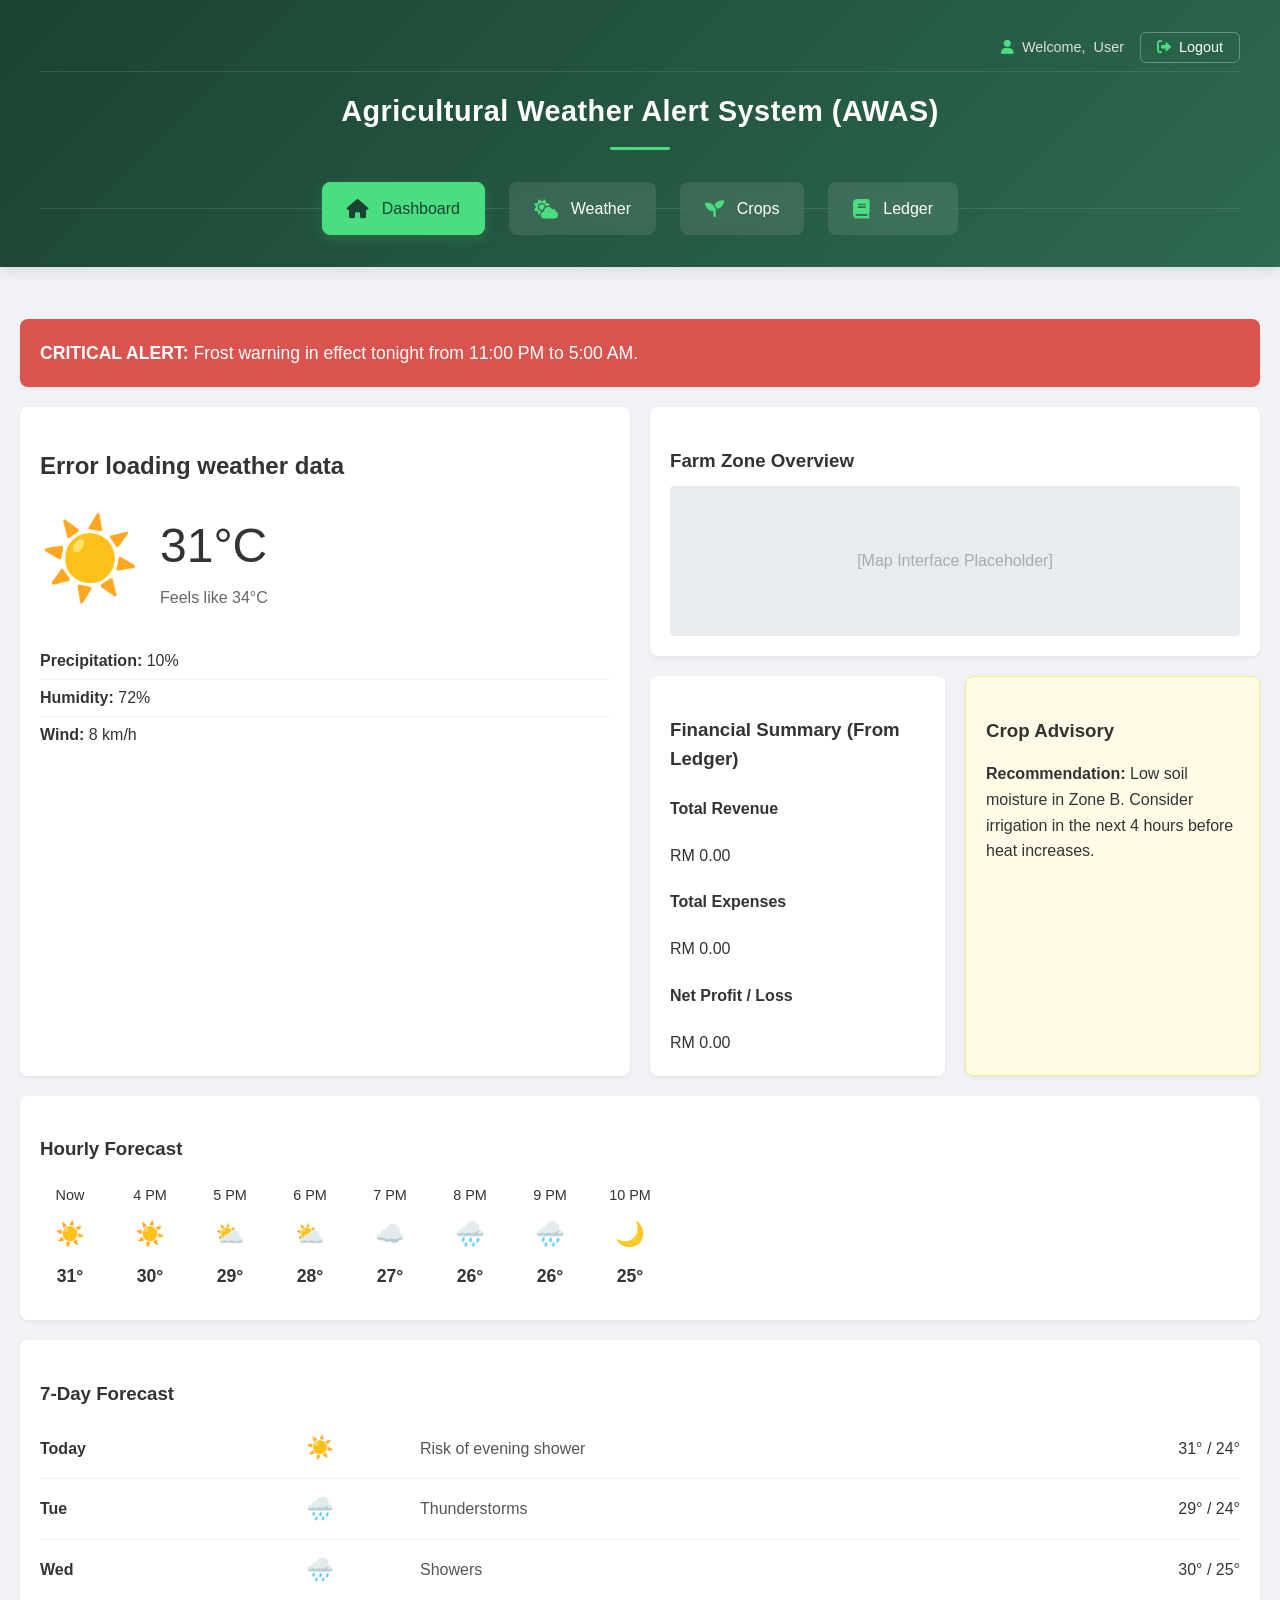
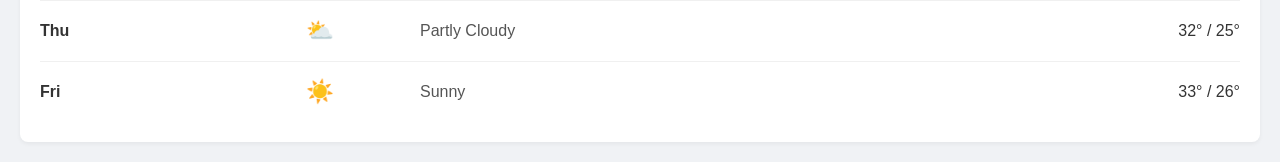
==== commit 43f308e5: "run10" ====
--- a/pages/index.html
+++ b/pages/index.html
@@ -5,17 +5,158 @@
     <meta name="viewport" content="width=device-width, initial-scale=1.0">
     <title>AWAS Dashboard</title>
     <link rel="stylesheet" href="../css/style.css">
+    <link rel="stylesheet" href="../css/navbar.css">
+    <link href="https://cdnjs.cloudflare.com/ajax/libs/font-awesome/6.0.0/css/all.min.css" rel="stylesheet">
 </head>
+<script>
+    const API_KEY = '379e206f8a253b49fb634f6f9377ddf7';
+    const API_URL = 'https://api.openweathermap.org/data/3.0/onecall';
+
+    function getWeatherIcon(iconCode) {
+        const icons = {
+            '01d': '☀️', '01n': '🌙',
+            '02d': '⛅️', '02n': '☁️',
+            '03d': '☁️', '03n': '☁️',
+            '04d': '☁️', '04n': '☁️',
+            '09d': '🌦️', '09n': '🌦️',
+            '10d': '🌧️', '10n': '🌧️',
+            '11d': '🌩️', '11n': '🌩️',
+            '13d': '❄️', '13n': '❄️',
+            '50d': '🌫️', '50n': '🌫️'
+        };
+        return icons[iconCode] || '🌀';
+    }
+
+    async function fetchDashboardWeather(lat, lon) {
+        try {
+            const url = `${API_URL}?lat=${lat}&lon=${lon}&units=metric&appid=${API_KEY}`;
+            const response = await fetch(url);
+            const data = await response.json();
+
+            const current = data.current;
+            const tz = data.timezone.replace('_', ' ');
+            const windKmh = (current.wind_speed * 3.6).toFixed(0);
+
+            // Kemaskini elemen di dashboard
+            document.querySelector('.current-weather h2').textContent = `Lokasi: ${tz}`;
+            document.querySelector('.weather-icon').textContent = getWeatherIcon(current.weather[0].icon);
+            document.querySelector('.weather-temp').innerHTML = `
+                ${current.temp.toFixed(0)}°C
+                <span>Feels like ${current.feels_like.toFixed(0)}°C</span>
+            `;
+            document.querySelector('.weather-details').innerHTML = `
+                <div class="detail-item"><strong>Precipitation:</strong> ${(data.hourly[0].pop * 100).toFixed(0)}%</div>
+                <div class="detail-item"><strong>Humidity:</strong> ${current.humidity}%</div>
+                <div class="detail-item"><strong>Wind:</strong> ${windKmh} km/h</div>
+            `;
+
+            // Ubah forecast pendek (contoh 3 jam akan datang)
+            const hourlyDiv = document.querySelector('.scroll-container');
+            hourlyDiv.innerHTML = '';
+            data.hourly.slice(0, 6).forEach((h, i) => {
+                const hour = new Date(h.dt * 1000).getHours();
+                const ampm = hour >= 12 ? 'PM' : 'AM';
+                const time = hour === 0 ? '12 AM' : `${hour % 12 || 12} ${ampm}`;
+                hourlyDiv.innerHTML += `
+                    <div class="hour-item">
+                        <span class="time">${i === 0 ? 'Now' : time}</span>
+                        <span class="icon">${getWeatherIcon(h.weather[0].icon)}</span>
+                        <span class="temp">${h.temp.toFixed(0)}°</span>
+                    </div>
+                `;
+            });
+
+        } catch (err) {
+            console.error('Weather fetch error:', err);
+            document.querySelector('.current-weather h2').textContent = 'Error loading weather data';
+        }
+    }
+
+    // ✅ Fungsi untuk ambil data Ledger
+    async function loadLedgerSummary() {
+        try {
+            const response = await fetch('../api/api.php?action=get_ledger');
+            const data = await response.json();
+
+            if (!data.success) {
+                console.error('Ledger error:', data.message);
+                return;
+            }
+
+            let totalRevenue = 0;
+            let totalExpenses = 0;
+
+            data.entries.forEach(row => {
+                totalRevenue += parseFloat(row.revenue || 0);
+                totalExpenses += parseFloat(row.cost || 0);
+            });
+
+            const netProfit = totalRevenue - totalExpenses;
+
+            document.getElementById('total-revenue-dashboard').textContent = formatCurrency(totalRevenue);
+            document.getElementById('total-expenses-dashboard').textContent = formatCurrency(totalExpenses);
+            document.getElementById('net-profit-dashboard').textContent = formatCurrency(netProfit);
+        } catch (error) {
+            console.error('Ledger summary fetch error:', error);
+        }
+    }
+
+    function formatCurrency(number) {
+        return new Intl.NumberFormat('ms-MY', {
+            style: 'currency',
+            currency: 'MYR'
+        }).format(number);
+    }
+
+    // ✅ Panggil bila halaman dimuat
+    window.addEventListener('load', () => {
+        if (navigator.geolocation) {
+            navigator.geolocation.getCurrentPosition(
+                (pos) => {
+                    fetchDashboardWeather(pos.coords.latitude, pos.coords.longitude);
+                },
+                (err) => {
+                    console.warn('Location error:', err);
+                    fetchDashboardWeather(1.8596, 103.0903);
+                }
+            );
+        } else {
+            fetchDashboardWeather(1.8596, 103.0903);
+        }
+
+        // ✅ Tambah baris ini
+        loadLedgerSummary();
+    });
+</script>
+
 <body>
 
     <header>
-        <h1>Agricultural Weather Alert System (AWAS)</h1>
-        <nav class="main-nav">
-            <a href="index.html" class="nav-button active">Index</a>
-            <a href="weather.html" class="nav-button active">Weather</a>
-            <a href="crops.html" class="nav-button">Crop</a>
-            <a href="ledger.html" class="nav-button">Ledger</a>
-        </nav>
+        <div class="header-content">
+            <div class="user-info">
+                <span><i class="fas fa-user"></i> Welcome, <span id="username">User</span></span>
+                <button class="logout-btn" onclick="logout()"><i class="fas fa-sign-out-alt"></i> Logout</button>
+            </div>
+            <h1>Agricultural Weather Alert System (AWAS)</h1>
+            <nav class="main-nav">
+                <a href="index.html" class="nav-button active">
+                    <i class="fas fa-home"></i>
+                    Dashboard
+                </a>
+                <a href="weather.html" class="nav-button">
+                    <i class="fas fa-cloud-sun"></i>
+                    Weather
+                </a>
+                <a href="crops.html" class="nav-button">
+                    <i class="fas fa-seedling"></i>
+                    Crops
+                </a>
+                <a href="ledger.html" class="nav-button">
+                    <i class="fas fa-book"></i>
+                    Ledger
+                </a>
+            </nav>
+        </div>
     </header>
 
     <main class="dashboard-container">
@@ -53,11 +194,21 @@
             </div>
         </section>
 
-        <section class="card soil-data">
-            <h3>Sensor Data</h3>
-            <p><strong>Soil Moisture (Zone A):</strong> <span class="data-good">Optimal</span></p>
-            <p><strong>Soil Moisture (Zone B):</strong> <span class="data-warn">Low</span></p>
-            <p><strong>Soil Temp:</strong> 28°C</p>
+        <!-- ✅ Gantikan Soil Data dengan Ledger Summary -->
+        <section class="card ledger-summary-dashboard">
+            <h3>Financial Summary (From Ledger)</h3>
+            <div class="summary-card">
+                <h4>Total Revenue</h4>
+                <span id="total-revenue-dashboard">RM 0.00</span>
+            </div>
+            <div class="summary-card">
+                <h4>Total Expenses</h4>
+                <span id="total-expenses-dashboard">RM 0.00</span>
+            </div>
+            <div class="summary-card">
+                <h4>Net Profit / Loss</h4>
+                <span id="net-profit-dashboard">RM 0.00</span>
+            </div>
         </section>
 
         <section class="card crop-advisory">
@@ -148,4 +299,4 @@
     </main>
 
 </body>
-</html>+</html>
--- a/css/navbar.css
+++ b/css/navbar.css
@@ -0,0 +1,186 @@
+.main-nav {
+    display: flex;
+    justify-content: center;
+    gap: 1.5rem;
+    padding: 0.5rem 0;
+    position: relative;
+    z-index: 1;
+}
+
+.main-nav::before {
+    content: '';
+    position: absolute;
+    top: 50%;
+    left: 0;
+    right: 0;
+    height: 1px;
+    background: rgba(255, 255, 255, 0.1);
+    z-index: -1;
+}
+
+.nav-button {
+    background-color: rgba(255, 255, 255, 0.1);
+    color: white;
+    text-decoration: none;
+    padding: 0.8rem 1.5rem;
+    border-radius: 8px;
+    display: flex;
+    align-items: center;
+    gap: 0.8rem;
+    font-weight: 500;
+    transition: all 0.3s ease;
+    border: 1px solid transparent;
+    backdrop-filter: blur(10px);
+    -webkit-backdrop-filter: blur(10px);
+}
+
+.nav-button i {
+    font-size: 1.1rem;
+    color: #4ade80;
+    transition: all 0.3s ease;
+}
+
+.nav-button:hover {
+    background-color: rgba(255, 255, 255, 0.15);
+    transform: translateY(-2px);
+    border-color: #4ade80;
+    box-shadow: 0 4px 12px rgba(74, 222, 128, 0.15);
+}
+
+.nav-button.active {
+    background-color: #4ade80;
+    color: #1b4332;
+    border-color: #4ade80;
+    box-shadow: 0 4px 12px rgba(74, 222, 128, 0.2);
+}
+
+.nav-button.active i {
+    color: #1b4332;
+}
+
+.nav-button i {
+    font-size: 1.2rem;
+}
+
+/* Header styles */
+header {
+    background: linear-gradient(135deg, #1b4332 0%, #2d6a4f 100%);
+    padding: 1.5rem 0;
+    box-shadow: 0 4px 12px rgba(0, 0, 0, 0.1);
+    margin-bottom: 2rem;
+    animation: fadeIn 0.5s ease-out;
+}
+
+.header-content {
+    max-width: 1200px;
+    margin: 0 auto;
+    padding: 0 2rem;
+}
+
+header h1 {
+    color: white;
+    font-size: 1.8rem;
+    margin: 0 0 1.5rem 0;
+    text-align: center;
+    font-weight: 600;
+    letter-spacing: 0.5px;
+    position: relative;
+    padding-bottom: 1rem;
+}
+
+header h1::after {
+    content: '';
+    position: absolute;
+    bottom: 0;
+    left: 50%;
+    transform: translateX(-50%);
+    width: 60px;
+    height: 3px;
+    background: #4ade80;
+    border-radius: 2px;
+}
+
+/* Responsive design */
+@media (max-width: 768px) {
+    .modern-nav {
+        flex-direction: column;
+        padding: 1rem;
+        gap: 15px;
+    }
+
+    .nav-links {
+        flex-direction: row;
+        justify-content: center;
+        width: 100%;
+        gap: 10px;
+    }
+
+    .user-section {
+        flex-direction: row;
+        justify-content: center;
+        width: 100%;
+        padding-top: 10px;
+        border-top: 1px solid rgba(255, 255, 255, 0.1);
+    }
+}
+
+/* User info in header */
+.user-info {
+    display: flex;
+    justify-content: flex-end;
+    align-items: center;
+    padding: 0.5rem 0;
+    border-bottom: 1px solid rgba(255, 255, 255, 0.1);
+    margin-bottom: 1rem;
+}
+
+.user-info span {
+    color: #e0e0e0;
+    font-size: 0.9rem;
+    display: flex;
+    align-items: center;
+    gap: 0.5rem;
+}
+
+.user-info i {
+    color: #4ade80;
+}
+
+.logout-btn {
+    background-color: transparent;
+    color: #ffffff;
+    border: 1px solid rgba(255, 255, 255, 0.3);
+    padding: 0.4rem 1rem;
+    border-radius: 6px;
+    margin-left: 1rem;
+    cursor: pointer;
+    font-size: 0.9rem;
+    display: flex;
+    align-items: center;
+    gap: 0.5rem;
+    transition: all 0.3s ease;
+}
+
+.logout-btn:hover {
+    background-color: rgba(255, 255, 255, 0.1);
+    border-color: #4ade80;
+    transform: translateY(-1px);
+    box-shadow: 0 4px 12px rgba(74, 222, 128, 0.15);
+}
+
+.logout-btn i {
+    font-size: 0.9rem;
+    color: #4ade80;
+}
+
+/* Animations */
+@keyframes fadeIn {
+    from {
+        opacity: 0;
+        transform: translateY(-10px);
+    }
+    to {
+        opacity: 1;
+        transform: translateY(0);
+    }
+}
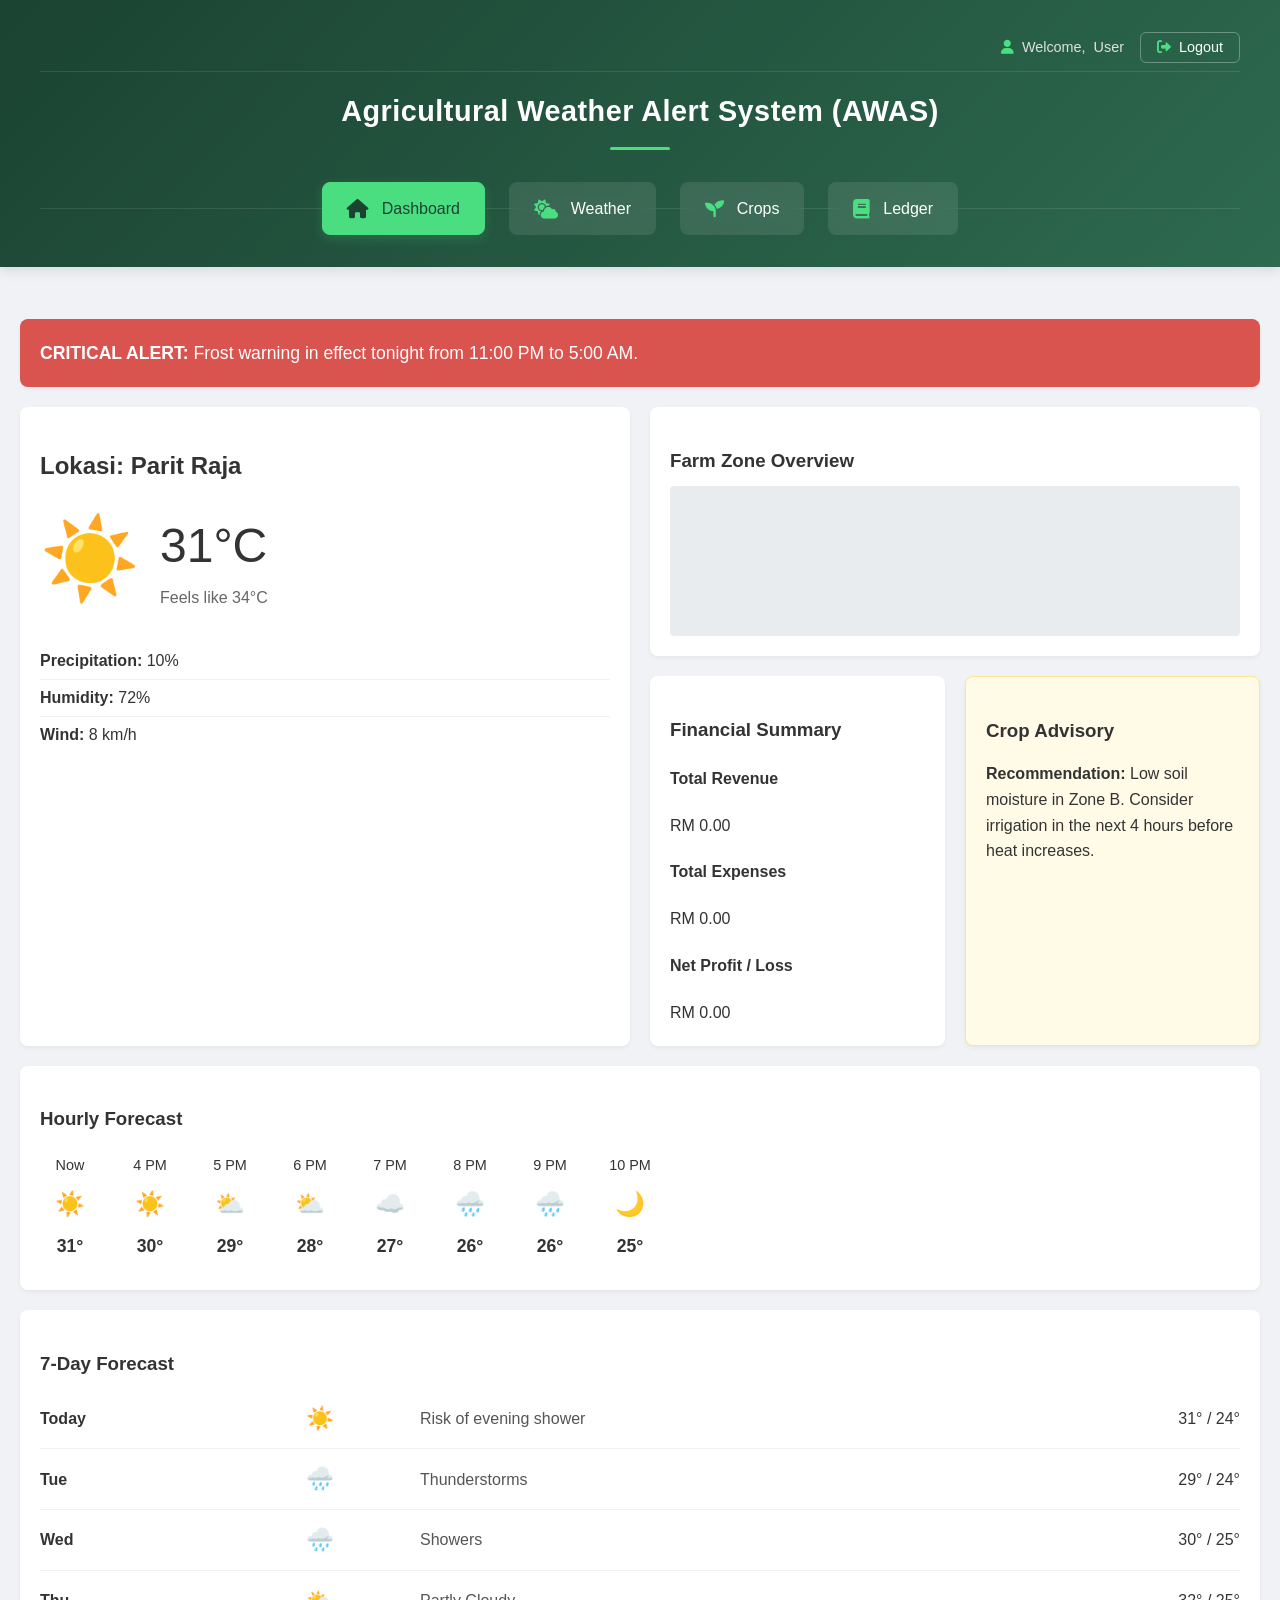
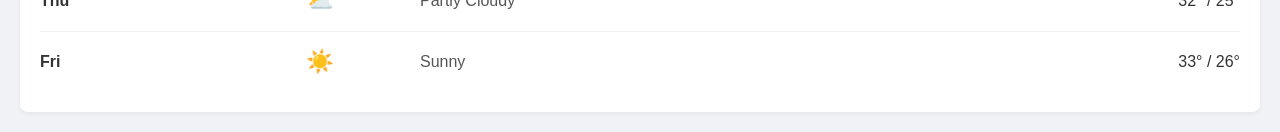
==== commit 3f385abd: "FinalRun" ====
--- a/pages/index.html
+++ b/pages/index.html
@@ -9,124 +9,413 @@
     <link href="https://cdnjs.cloudflare.com/ajax/libs/font-awesome/6.0.0/css/all.min.css" rel="stylesheet">
 </head>
 <script>
-    const API_KEY = '379e206f8a253b49fb634f6f9377ddf7';
-    const API_URL = 'https://api.openweathermap.org/data/3.0/onecall';
-
-    function getWeatherIcon(iconCode) {
-        const icons = {
-            '01d': '☀️', '01n': '🌙',
-            '02d': '⛅️', '02n': '☁️',
-            '03d': '☁️', '03n': '☁️',
-            '04d': '☁️', '04n': '☁️',
-            '09d': '🌦️', '09n': '🌦️',
-            '10d': '🌧️', '10n': '🌧️',
-            '11d': '🌩️', '11n': '🌩️',
-            '13d': '❄️', '13n': '❄️',
-            '50d': '🌫️', '50n': '🌫️'
-        };
-        return icons[iconCode] || '🌀';
-    }
-
-    async function fetchDashboardWeather(lat, lon) {
-        try {
-            const url = `${API_URL}?lat=${lat}&lon=${lon}&units=metric&appid=${API_KEY}`;
-            const response = await fetch(url);
+    // PENTING: Laluan API
+    const API_PATH = '../api/api.php';
+    
+    // --- UTILITY FUNCTIONS ---
+    function calculateDaysOld(plantingDateStr) {
+        const plantingDate = new Date(plantingDateStr);
+        const today = new Date();
+        const diffTime = Math.abs(today - plantingDate);
+        const diffDays = Math.ceil(diffTime / (1000 * 60 * 60 * 24));
+        return diffDays;
+    }
+
+    function showNotification(message, type) {
+        const notification = document.getElementById('notification');
+        if (notification) { 
+            notification.textContent = message;
+            notification.className = `notification ${type}`;
+            notification.style.display = 'block';
+            setTimeout(() => { notification.style.display = 'none'; }, 3000);
+        }
+    }
+    
+    function showAddCropNotification(message, type) {
+        const notification = document.getElementById('add-crop-notification');
+        if (notification) { 
+            notification.textContent = message;
+            notification.className = `notification ${type}`;
+            notification.style.display = 'block';
+            setTimeout(() => { notification.style.display = 'none'; }, 3000);
+        }
+    }
+
+    // FIX UTAMA: Fungsi yang hilang, kini didefinisikan
+    function refreshCropData() {
+        if (currentCropId) {
+            showNotification('Data refreshed from server.', 'success');
+            openCropModal(currentCropId); // Muat semula modal
+        }
+    }
+
+    function populateHistory(history) {
+        const historyList = document.getElementById('history-list');
+        historyList.innerHTML = '';
+        
+        if (history.length === 0) {
+            historyList.innerHTML = '<p style="text-align: center;">No history available for this crop.</p>';
+            return;
+        }
+        
+        history.forEach(item => {
+            const historyItem = document.createElement('div');
+            historyItem.className = 'detail-group';
+            historyItem.innerHTML = `
+                <div style="display: flex; justify-content: space-between;">
+                    <span><strong>${item.action_type.toUpperCase()}</strong></span>
+                    <span>${item.action_date.split(' ')[0]}</span>
+                </div>
+                <div class="detail-value" style="margin-top: 0.5rem;">${item.action_notes || 'No notes.'}</div>
+            `;
+            historyList.appendChild(historyItem);
+        });
+    }
+
+    // --- DOM ELEMENTS & INITIAL SETUP ---
+    const modal = document.getElementById('cropModal');
+    const addCropModal = document.getElementById('addCropModal');
+
+    let currentCropId = null;
+    const modalBodyOriginalContent = document.getElementById('cropModal').querySelector('.modal-body').innerHTML;
+
+
+    // --- FETCH DATA AND RENDER ---
+    
+    async function loadCrops() {
+        const cropGrid = document.getElementById('crop-grid');
+        const loadingMessage = document.getElementById('loading-message');
+        if (loadingMessage) loadingMessage.style.display = 'block';
+        
+        try {
+            const response = await fetch(`${API_PATH}?action=get_user_crops`);
             const data = await response.json();
-
-            const current = data.current;
-            const tz = data.timezone.replace('_', ' ');
-            const windKmh = (current.wind_speed * 3.6).toFixed(0);
-
-            // Kemaskini elemen di dashboard
-            document.querySelector('.current-weather h2').textContent = `Lokasi: ${tz}`;
-            document.querySelector('.weather-icon').textContent = getWeatherIcon(current.weather[0].icon);
-            document.querySelector('.weather-temp').innerHTML = `
-                ${current.temp.toFixed(0)}°C
-                <span>Feels like ${current.feels_like.toFixed(0)}°C</span>
-            `;
-            document.querySelector('.weather-details').innerHTML = `
-                <div class="detail-item"><strong>Precipitation:</strong> ${(data.hourly[0].pop * 100).toFixed(0)}%</div>
-                <div class="detail-item"><strong>Humidity:</strong> ${current.humidity}%</div>
-                <div class="detail-item"><strong>Wind:</strong> ${windKmh} km/h</div>
-            `;
-
-            // Ubah forecast pendek (contoh 3 jam akan datang)
-            const hourlyDiv = document.querySelector('.scroll-container');
-            hourlyDiv.innerHTML = '';
-            data.hourly.slice(0, 6).forEach((h, i) => {
-                const hour = new Date(h.dt * 1000).getHours();
-                const ampm = hour >= 12 ? 'PM' : 'AM';
-                const time = hour === 0 ? '12 AM' : `${hour % 12 || 12} ${ampm}`;
-                hourlyDiv.innerHTML += `
-                    <div class="hour-item">
-                        <span class="time">${i === 0 ? 'Now' : time}</span>
-                        <span class="icon">${getWeatherIcon(h.weather[0].icon)}</span>
-                        <span class="temp">${h.temp.toFixed(0)}°</span>
+            
+            if (loadingMessage) loadingMessage.style.display = 'none';
+            cropGrid.innerHTML = '';
+            
+            if (data.success && data.crops.length > 0) {
+                data.crops.forEach(crop => {
+                    createCropCard(crop);
+                });
+            } else if (data.success) {
+                cropGrid.innerHTML = '<p style="text-align: center; grid-column: 1 / -1;">No crops added yet. Click "+ Add New Crop" to start.</p>';
+            } else {
+                cropGrid.innerHTML = `<p class="notification error" style="grid-column: 1 / -1; display: block;">Error loading crops: ${data.message}</p>`;
+            }
+        } catch (error) {
+            if (loadingMessage) loadingMessage.style.display = 'none';
+            cropGrid.innerHTML = `<p class="notification error" style="grid-column: 1 / -1; display: block;">Network Error: Cannot connect to PHP API. ${error.message}</p>`;
+        }
+    }
+    
+    function createCropCard(crop) {
+        const cropGrid = document.getElementById('crop-grid');
+        const daysOld = calculateDaysOld(crop.planting_date);
+        const healthValue = parseInt(crop.health_status);
+        
+        let statusClass = 'status-good';
+        let statusText = 'Good';
+        
+        if (healthValue < 70) {
+            statusClass = 'status-warn';
+            statusText = 'Poor';
+        } else if (healthValue < 90) {
+            statusClass = 'status-warn';
+            statusText = 'Warning';
+        }
+
+        const cropCard = document.createElement('article');
+        cropCard.className = 'crop-card';
+        cropCard.innerHTML = `
+            <div class="card-img-placeholder">
+                <span>${crop.crop_type}</span>
+            </div>
+            <div class="card-content">
+                <h3>${crop.crop_name}</h3>
+                <span class="status-badge ${statusClass}">${statusText}</span>
+                
+                <div class="card-stats">
+                    <div class="stat-item">
+                        <span class="stat-number">${daysOld}</span>
+                        <span class="stat-label">Days Old</span>
                     </div>
-                `;
+                    <div class="stat-item">
+                        <span class="stat-number">${crop.health_status}%</span>
+                        <span class="stat-label">Health</span>
+                    </div>
+                    <div class="stat-item">
+                        <span class="stat-number">${crop.soil_moisture}%</span>
+                        <span class="stat-label">Moisture</span>
+                    </div>
+                </div>
+                
+                <a href="#" class="btn-manage" data-crop-id="${crop.id}">Manage</a>
+            </div>
+        `;
+        
+        cropGrid.appendChild(cropCard);
+        
+        cropCard.querySelector('.btn-manage').addEventListener('click', function(e) {
+            e.preventDefault();
+            openCropModal(this.getAttribute('data-crop-id'));
+        });
+    }
+    
+    // --- MODAL & FORM LOGIC ---
+
+    async function openCropModal(cropId) {
+        currentCropId = cropId;
+        modal.style.display = 'flex';
+        modal.querySelector('.modal-body').style.opacity = 0.5; 
+        
+        try {
+            // Permintaan PHP untuk mendapatkan butiran tanaman dan sejarah
+            const response = await fetch(`${API_PATH}?action=get_crop_details&crop_id=${cropId}`);
+            const data = await response.json();
+
+            // Sediakan modal body untuk dimasukkan semula
+            modal.querySelector('.modal-body').innerHTML = modalBodyOriginalContent;
+
+            if (data.success) {
+                modal.querySelector('.modal-body').style.opacity = 1;
+                
+                fillDetailsTab(data.crop);
+                populateHistory(data.history); 
+                setupEditForm(data.crop);
+                
+                rebindModalEvents(); // Rebind events ke elemen baru
+
+            } else {
+                modal.querySelector('.modal-body').innerHTML = `<p class="notification error" style="display: block;">Error: ${data.message}</p>`;
+            }
+        } catch (error) {
+            modal.querySelector('.modal-body').innerHTML = `<p class="notification error" style="display: block;">Network Error: Failed to fetch crop details. (${error.message})</p>`;
+        }
+    }
+    
+    function rebindModalEvents() {
+        // --- RE-BINDING KRITIKAL (Safety Checks added) ---
+        
+        // Modal Close Button
+        const closeBtn = modal.querySelector('.close-button');
+        if (closeBtn) closeBtn.addEventListener('click', () => modal.style.display = 'none');
+
+        // Delete Button
+        const deleteBtn = document.getElementById('btn-delete-crop');
+        if (deleteBtn) deleteBtn.addEventListener('click', deleteCrop);
+        
+        // Tab Switching
+        document.querySelectorAll('#cropModal .tab').forEach(tab => {
+            tab.addEventListener('click', function() {
+                const tabId = this.getAttribute('data-tab');
+                document.querySelectorAll('#cropModal .tab').forEach(t => t.classList.remove('active'));
+                document.querySelectorAll('.tab-content').forEach(c => c.classList.remove('active'));
+                this.classList.add('active');
+                document.getElementById(`${tabId}-tab`).classList.add('active');
+
+                if (tabId === 'history') {
+                    loadCropHistory(currentCropId);
+                }
             });
-
-        } catch (err) {
-            console.error('Weather fetch error:', err);
-            document.querySelector('.current-weather h2').textContent = 'Error loading weather data';
-        }
-    }
-
-    // ✅ Fungsi untuk ambil data Ledger
-    async function loadLedgerSummary() {
-        try {
-            const response = await fetch('../api/api.php?action=get_ledger');
+        });
+
+        // Form Actions
+        const editForm = document.getElementById('edit-form-data');
+        const actionForm = document.getElementById('action-form');
+        const actionTypeSelect = document.getElementById('action-type');
+
+        if (document.getElementById('btn-edit')) document.getElementById('btn-edit').addEventListener('click', showEditForm);
+        if (document.getElementById('btn-cancel-edit')) document.getElementById('btn-cancel-edit').addEventListener('click', hideEditForm);
+        if (document.getElementById('btn-refresh')) document.getElementById('btn-refresh').addEventListener('click', refreshCropData); 
+        if (editForm) editForm.addEventListener('submit', saveCropChanges);
+        if (actionForm) actionForm.addEventListener('submit', logAction);
+        
+        // Action Form Logic (Notes field visibility)
+        if (actionTypeSelect) {
+            actionTypeSelect.addEventListener('change', function() {
+                const actionDetailsGroup = document.getElementById('action-details-group');
+                if (actionDetailsGroup) actionDetailsGroup.style.display = this.value ? 'block' : 'none';
+            });
+        }
+    }
+
+    function fillDetailsTab(crop) {
+        const daysOld = calculateDaysOld(crop.planting_date);
+        const detailsHtml = `
+            <div class="detail-group"><label>Crop Name</label><div class="detail-value">${crop.crop_name}</div></div>
+            <div class="detail-group"><label>Field Location</label><div class="detail-value">${crop.field_location}</div></div>
+            <div class="detail-group"><label>Crop Type</label><div class="detail-value">${crop.crop_type}</div></div>
+            <div class="detail-group"><label>Days Old</label><div class="detail-value">${daysOld} days</div></div>
+            <div class="detail-group"><label>Health Status</label><div class="detail-value">${crop.health_status}%</div></div>
+            <div class="detail-group"><label>Soil Moisture</label><div class="detail-value">${crop.soil_moisture}%</div></div>
+            <div class="detail-group"><label>Last Watered</label><div class="detail-value">${crop.last_watered}</div></div>
+            <div class="detail-group"><label>Next Fertilization</label><div class="detail-value">${crop.next_fertilization}</div></div>
+            <div class="detail-group" style="grid-column: 1 / -1;"><label>Notes</label><div class="detail-value">${crop.notes || 'No notes.'}</div></div>
+        `;
+        modal.querySelector('.crop-details').innerHTML = detailsHtml;
+        document.getElementById('modal-title').textContent = `Manage: ${crop.crop_name}`;
+    }
+    
+    function setupEditForm(crop) {
+        document.getElementById('edit-crop-name').value = crop.crop_name;
+        document.getElementById('edit-crop-type').value = crop.crop_type;
+        document.getElementById('edit-field-location').value = crop.field_location;
+        document.getElementById('edit-planting-date').value = crop.planting_date;
+        document.getElementById('edit-health-status').value = crop.health_status;
+        document.getElementById('edit-soil-moisture').value = crop.soil_moisture;
+        document.getElementById('edit-last-watered').value = crop.last_watered;
+        document.getElementById('edit-next-fertilization').value = crop.next_fertilization;
+        document.getElementById('edit-notes').value = crop.notes || '';
+    }
+    
+    function showEditForm() {
+        modal.querySelector('.crop-details').style.display = 'none';
+        modal.querySelector('.action-buttons').style.display = 'none';
+        document.getElementById('edit-form-data').classList.add('active');
+    }
+
+    function hideEditForm() {
+        modal.querySelector('.crop-details').style.display = 'grid';
+        modal.querySelector('.action-buttons').style.display = 'flex';
+        document.getElementById('edit-form-data').classList.remove('active');
+    }
+    
+    // --- SUBMISSION HANDLERS (Kekal sama) ---
+    async function saveCropChanges(e) {
+        e.preventDefault();
+        const cropId = currentCropId;
+        const formData = new FormData(e.target);
+        formData.append('crop_id', cropId);
+        formData.append('action', 'update_crop');
+
+        try {
+             const response = await fetch(API_PATH, { method: 'POST', body: formData });
+             const data = await response.json();
+            
+            if (data.success) {
+                showNotification('Crop details updated successfully!', 'success');
+                hideEditForm();
+                loadCrops();
+                setTimeout(() => openCropModal(cropId), 500);
+            } else {
+                showNotification(data.message || 'Error updating crop', 'error');
+            }
+        } catch (error) {
+            showNotification('Network Error: Could not connect to API.', 'error');
+        }
+    }
+
+    async function logAction(e) {
+        e.preventDefault();
+        const actionType = document.getElementById('action-type').value;
+        
+        if (!actionType) { showNotification('Please select an action type.', 'error'); return; }
+
+        const formData = new FormData(e.target);
+        formData.append('crop_id', currentCropId);
+        formData.append('action', 'log_crop_action');
+        
+        try {
+            const response = await fetch(API_PATH, { method: 'POST', body: formData });
             const data = await response.json();
-
-            if (!data.success) {
-                console.error('Ledger error:', data.message);
-                return;
+            
+            if (data.success) {
+                showNotification(`Action: ${actionType} logged successfully!`, 'success');
+                e.target.reset();
+                setTimeout(() => openCropModal(currentCropId), 500);
+            } else {
+                showNotification(data.message || 'Error logging action', 'error');
             }
-
-            let totalRevenue = 0;
-            let totalExpenses = 0;
-
-            data.entries.forEach(row => {
-                totalRevenue += parseFloat(row.revenue || 0);
-                totalExpenses += parseFloat(row.cost || 0);
-            });
-
-            const netProfit = totalRevenue - totalExpenses;
-
-            document.getElementById('total-revenue-dashboard').textContent = formatCurrency(totalRevenue);
-            document.getElementById('total-expenses-dashboard').textContent = formatCurrency(totalExpenses);
-            document.getElementById('net-profit-dashboard').textContent = formatCurrency(netProfit);
-        } catch (error) {
-            console.error('Ledger summary fetch error:', error);
-        }
-    }
-
-    function formatCurrency(number) {
-        return new Intl.NumberFormat('ms-MY', {
-            style: 'currency',
-            currency: 'MYR'
-        }).format(number);
-    }
-
-    // ✅ Panggil bila halaman dimuat
-    window.addEventListener('load', () => {
-        if (navigator.geolocation) {
-            navigator.geolocation.getCurrentPosition(
-                (pos) => {
-                    fetchDashboardWeather(pos.coords.latitude, pos.coords.longitude);
-                },
-                (err) => {
-                    console.warn('Location error:', err);
-                    fetchDashboardWeather(1.8596, 103.0903);
-                }
-            );
-        } else {
-            fetchDashboardWeather(1.8596, 103.0903);
-        }
-
-        // ✅ Tambah baris ini
-        loadLedgerSummary();
+        } catch (error) {
+            showNotification('Network Error: Could not connect to API.', 'error');
+        }
+    }
+    
+    async function deleteCrop() {
+        if (!confirm(`Are you sure you want to delete this crop and all its history?`)) return;
+
+        try {
+            const response = await fetch(`${API_PATH}?action=delete_crop&crop_id=${currentCropId}`, { method: 'POST', });
+            const data = await response.json();
+            
+            if (data.success) {
+                showNotification('Crop deleted successfully!', 'success');
+                modal.style.display = 'none';
+                loadCrops();
+            } else {
+                showNotification(data.message || 'Error deleting crop', 'error');
+            }
+        } catch (error) {
+            showNotification('Network Error: Could not connect to API.', 'error');
+        }
+    }
+
+    async function loadCropHistory(cropId) {
+        document.getElementById('history-list').innerHTML = '<p style="text-align: center;">Loading history...</p>';
+        try {
+             const result = await fetch(`${API_PATH}?action=get_crop_details&crop_id=${cropId}`);
+             const data = await result.json();
+             
+             const historyList = document.getElementById('history-list');
+
+             if (data.success && data.history.length > 0) {
+                 historyList.innerHTML = '';
+                 data.history.forEach(item => {
+                     const historyItem = document.createElement('div');
+                     historyItem.className = 'detail-group';
+                     historyItem.innerHTML = `
+                         <div style="display: flex; justify-content: space-between;">
+                             <span><strong>${item.action_type.toUpperCase()}</strong></span>
+                             <span>${item.action_date.split(' ')[0]}</span>
+                         </div>
+                         <div class="detail-value" style="margin-top: 0.5rem;">${item.action_notes || 'No notes.'}</div>
+                     `;
+                     historyList.appendChild(historyItem);
+                 });
+             } else {
+                historyList.innerHTML = '<p style="text-align: center;">No history available for this crop.</p>';
+             }
+        } catch (error) {
+            document.getElementById('history-list').innerHTML = '<p class="notification error">Failed to load history.</p>';
+        }
+    }
+
+    async function addNewCrop(e) {
+        e.preventDefault();
+        const formData = new FormData(e.target);
+        formData.append('action', 'add_new_crop');
+        
+        const plantingDate = document.getElementById('add-planting-date').value;
+        formData.append('last_watered', plantingDate);
+
+        try {
+            const response = await fetch(API_PATH, { method: 'POST', body: formData });
+            const data = await response.json();
+            
+            if (data.success) {
+                showAddCropNotification('New crop added successfully!', 'success');
+                addCropModal.style.display = 'none';
+                loadCrops();
+            } else {
+                showAddCropNotification(data.message || 'Error adding crop', 'error');
+            }
+        } catch (error) {
+            showAddCropNotification('Network Error: Could not connect to API.', 'error');
+        }
+    }
+    
+    // --- INIT ---
+    document.addEventListener('DOMContentLoaded', loadCrops);
+
+    // BINDINGS
+    document.getElementById('btn-add-new-crop').addEventListener('click', () => {
+        document.getElementById('add-planting-date').valueAsDate = new Date();
+        addCropModal.style.display = 'flex';
     });
+    document.getElementById('close-add-crop').addEventListener('click', () => addCropModal.style.display = 'none');
+    document.getElementById('btn-cancel-add').addEventListener('click', () => addCropModal.style.display = 'none');
+    document.getElementById('add-crop-form').addEventListener('submit', addNewCrop);
 </script>
 
 <body>
@@ -190,13 +479,19 @@
         <section class="card farm-map">
             <h3>Farm Zone Overview</h3>
             <div class="map-placeholder">
-                [Map Interface Placeholder]
+                <iframe
+  width="100%"
+  height="150"
+  frameborder="0" style="border:0"
+  src="https://www.google.com/maps/embed/v1/place?key=AIzaSyAzQBSD9UMCfNyP6L6csVUtDqBrZQVxayE=&q=1.8596,103.0903" 
+  allowfullscreen>
+</iframe>
             </div>
         </section>
 
         <!-- ✅ Gantikan Soil Data dengan Ledger Summary -->
         <section class="card ledger-summary-dashboard">
-            <h3>Financial Summary (From Ledger)</h3>
+            <h3>Financial Summary</h3>
             <div class="summary-card">
                 <h4>Total Revenue</h4>
                 <span id="total-revenue-dashboard">RM 0.00</span>
--- a/css/style.css
+++ b/css/style.css
@@ -332,12 +332,12 @@
     background: var(--card-background);
     box-shadow: 0 0 20px rgba(0,0,0,0.1);
 }
-/* --- Responsive (Mobile) --- 
+/* --- Responsive (Mobile) --- */
 @media (max-width: 900px) {
     .dashboard-container {
-        /* Change to 2 columns on tablets 
+        /* Change to 2 columns on tablets */
         grid-template-columns: repeat(2, 1fr); 
     }
     
-    /* Make all cards span 2 columns, except the main weather card 
+    /* Make all cards span 2 columns, except the main weather card */
     .farm-map, .soil-data, .crop-advisory {*/
